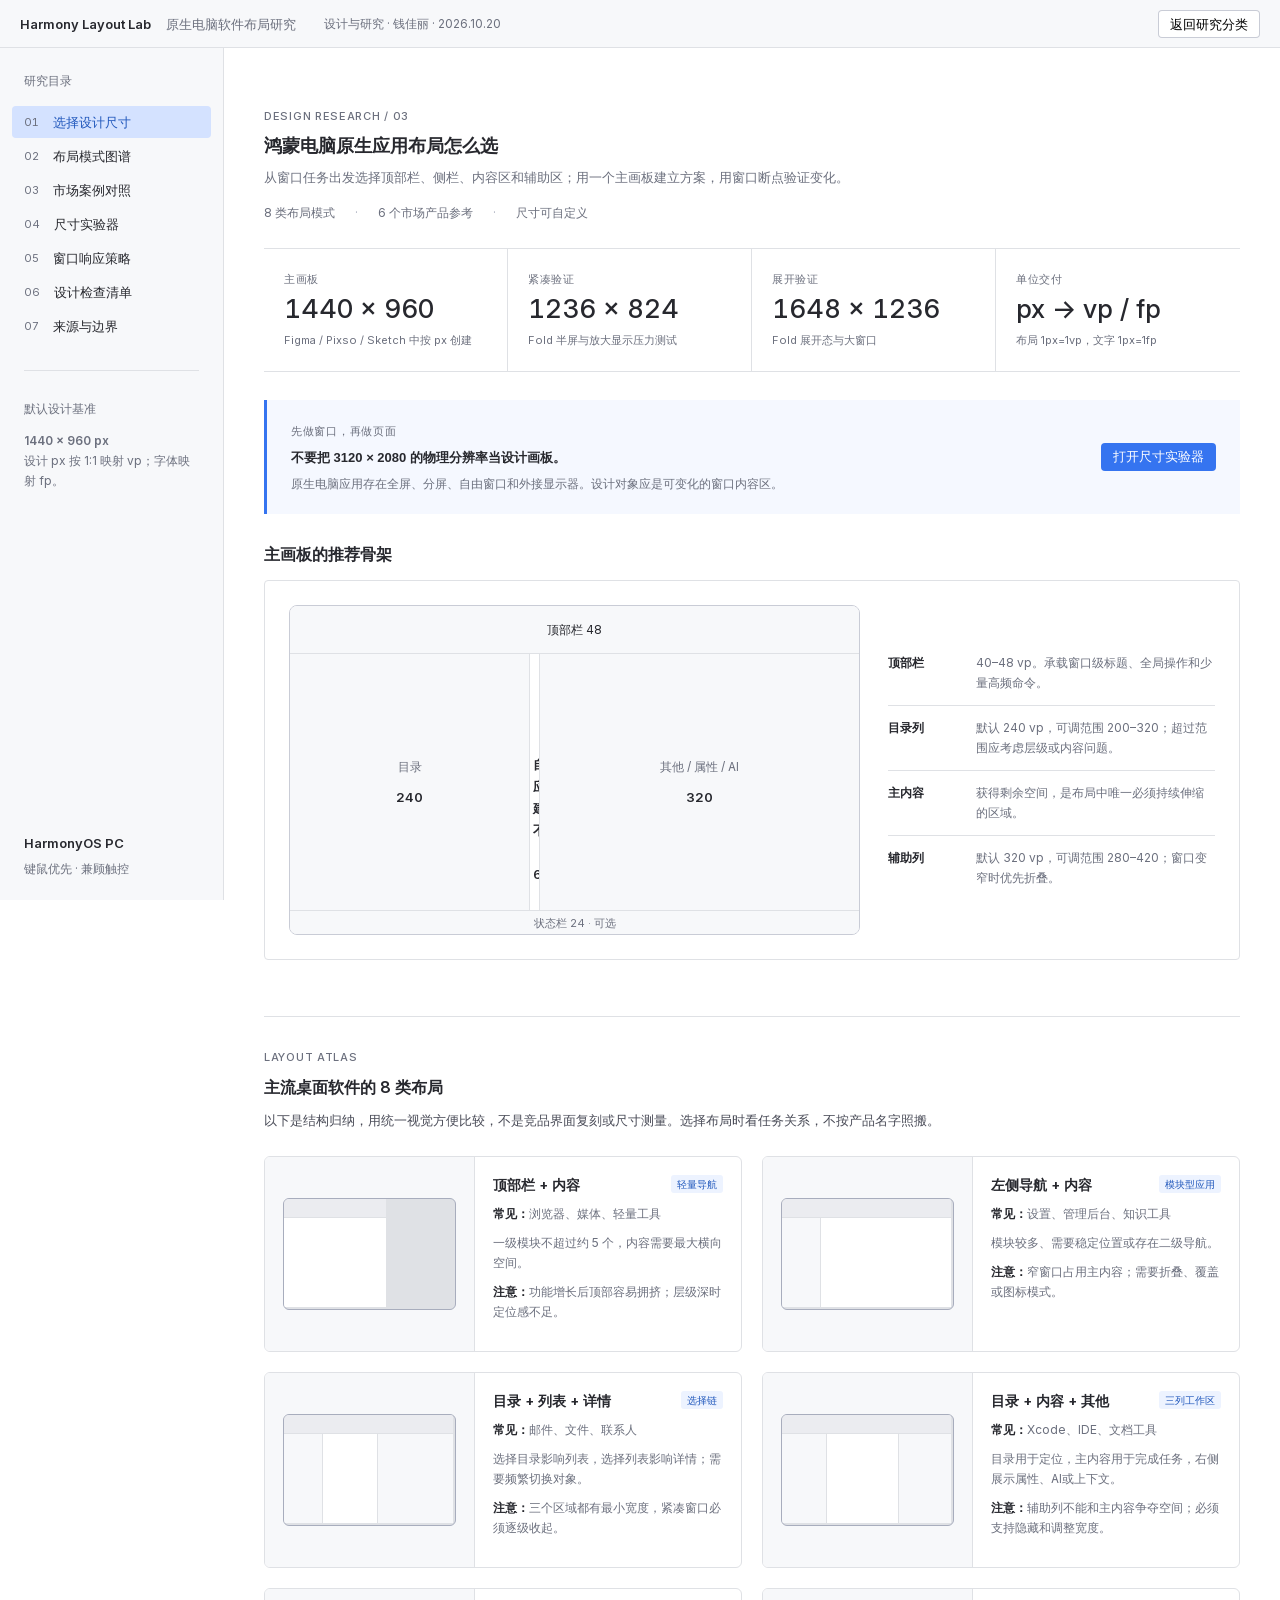
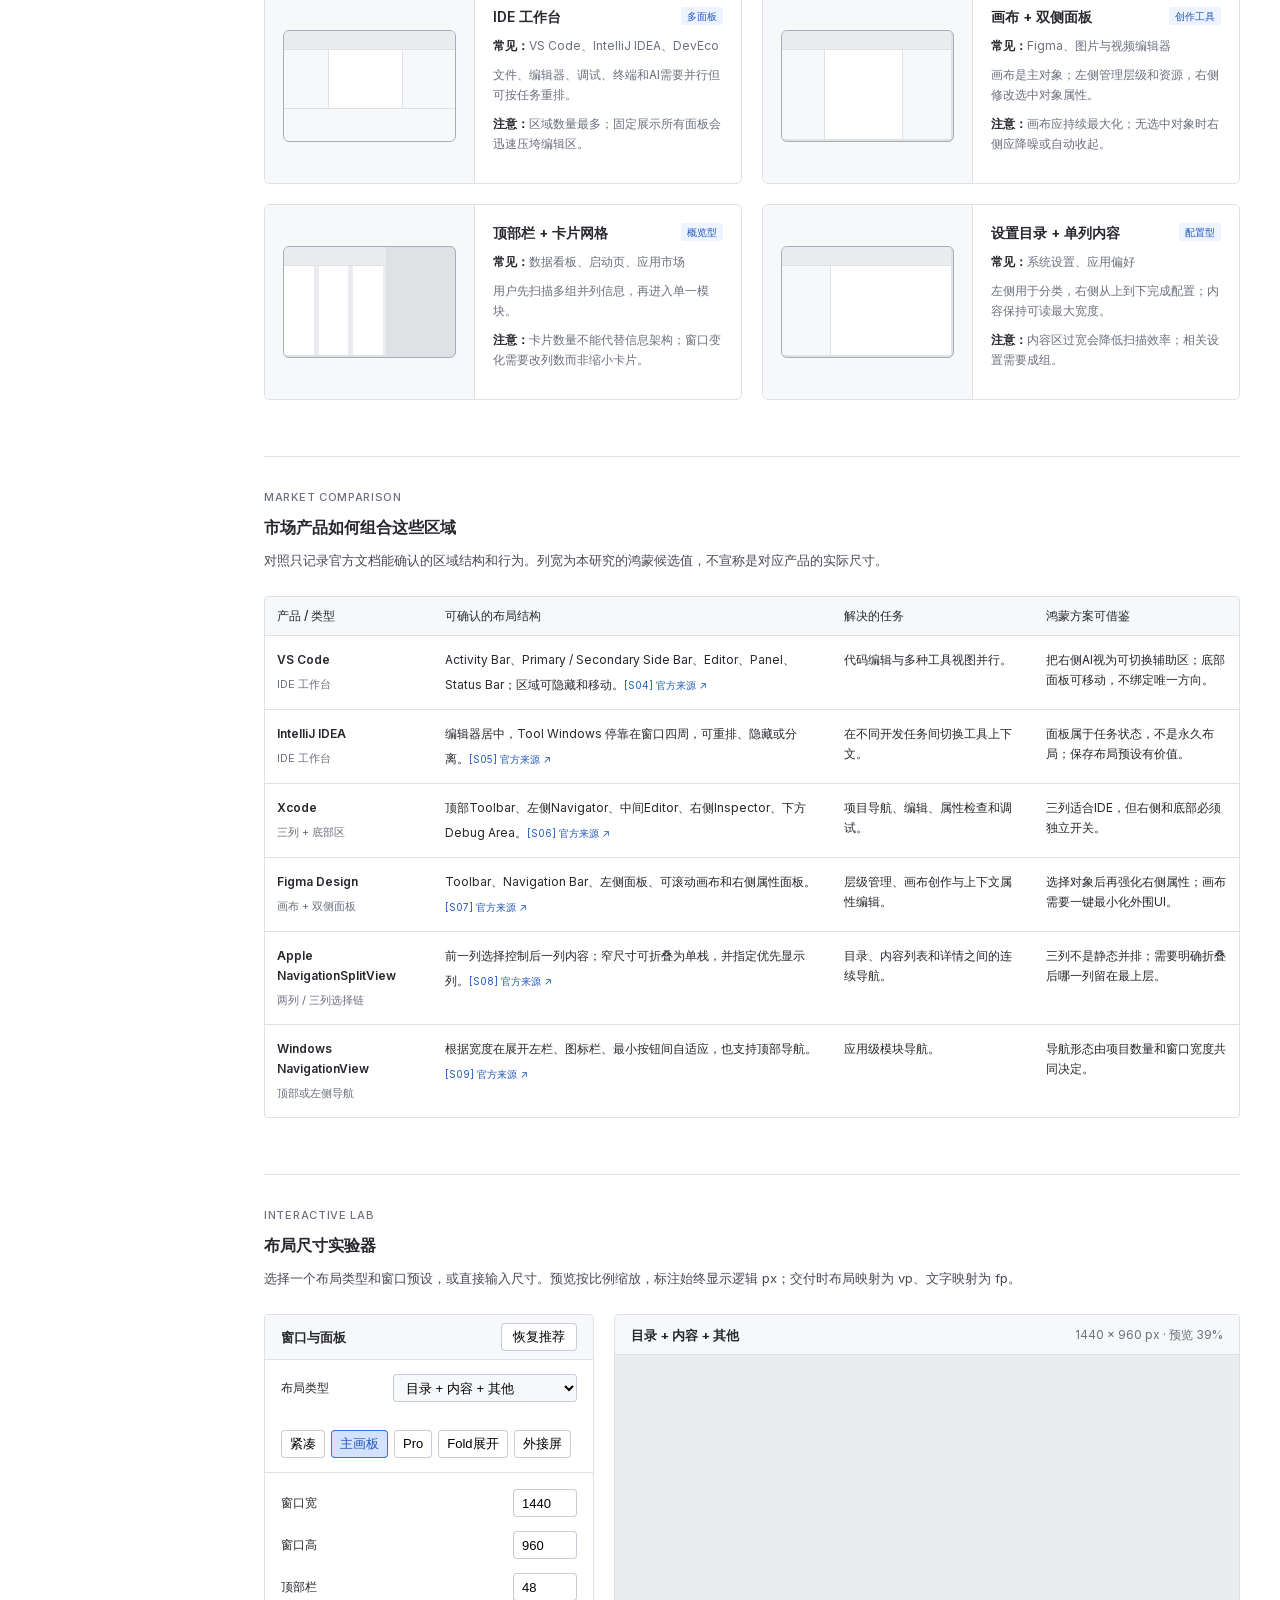
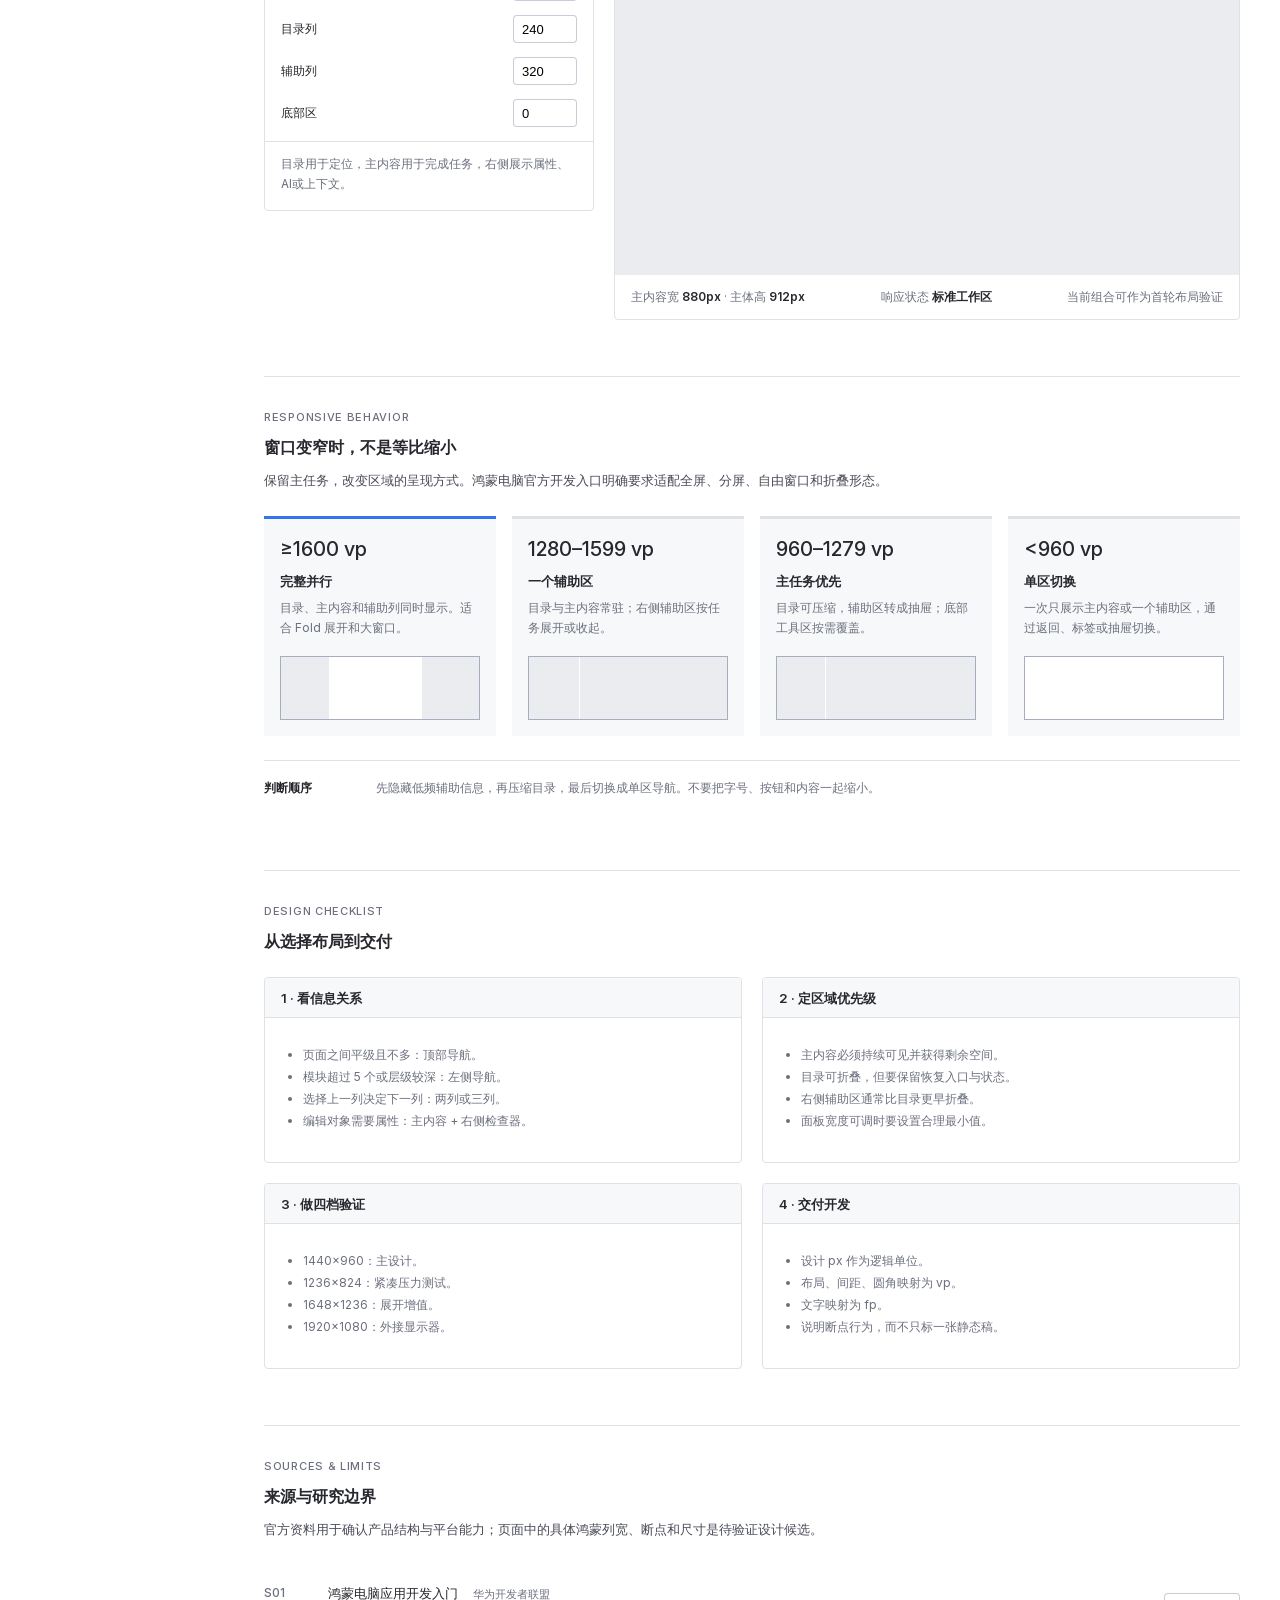
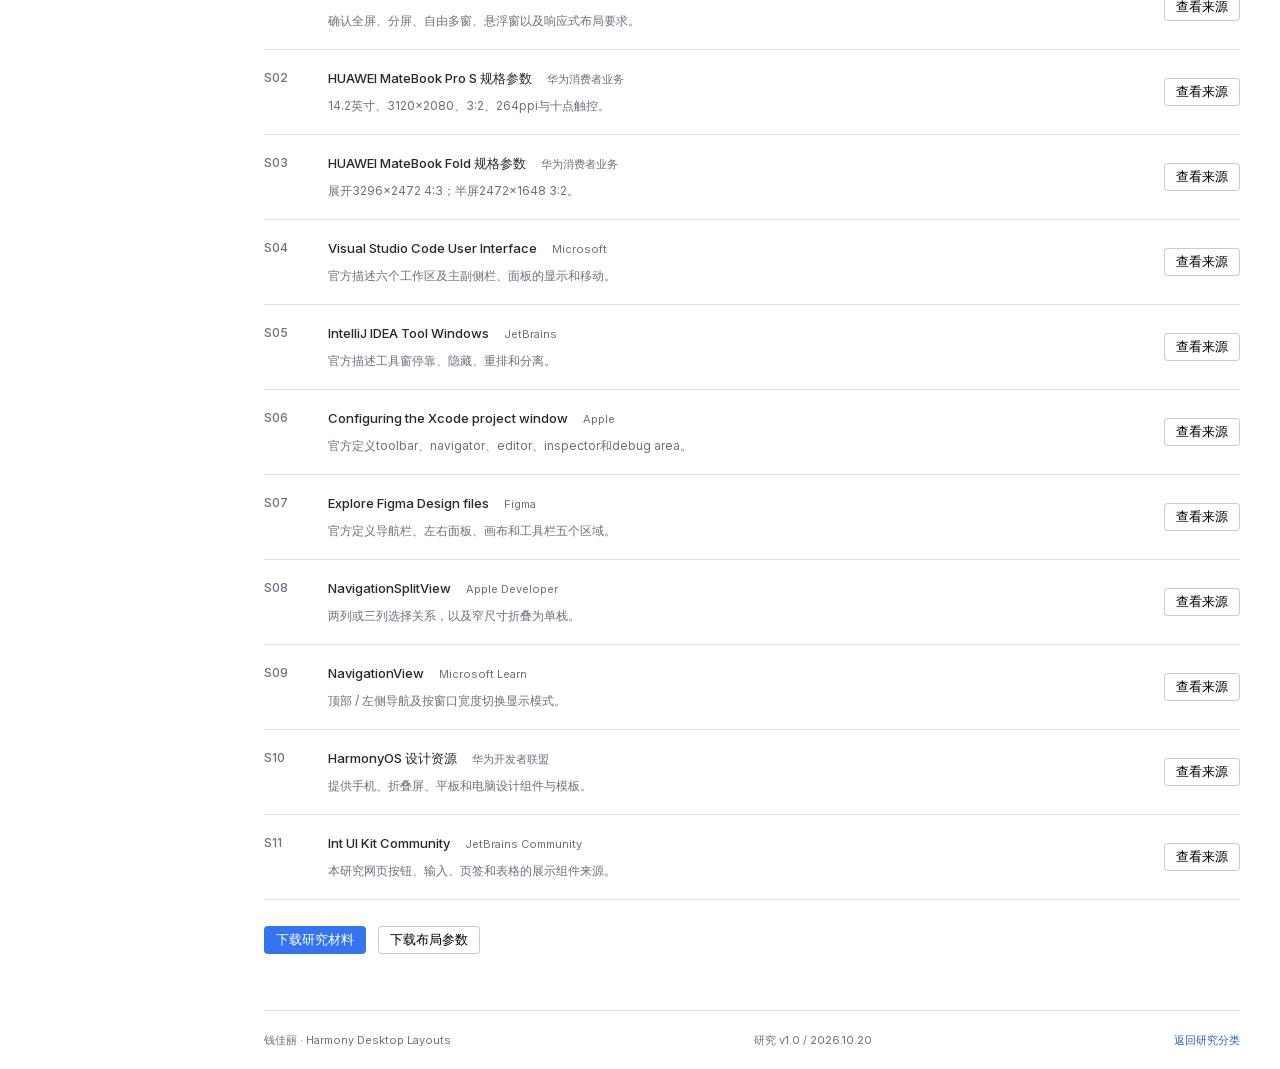
==== analysis/harmony-desktop-layouts/index.html @ cdc97c36 "Add HarmonyOS desktop layout atlas and responsive size lab" ====
<!doctype html>
<html lang="zh-CN">
<head>
  <meta charset="utf-8">
  <meta name="viewport" content="width=device-width,initial-scale=1">
  <title>鸿蒙电脑原生应用布局研究 · 钱佳丽</title>
  <meta name="description" content="主流桌面软件布局模式、鸿蒙电脑窗口尺寸与可调布局实验。">
  <link rel="stylesheet" href="../../deveco-intui-kit/fonts/fonts.css">
  <link rel="stylesheet" href="../ide-typography-components/styles.css">
  <link rel="stylesheet" href="styles.css">
</head>
<body>
  <a class="skip" href="#main">跳到正文</a>
  <header class="topbar">
    <div class="brand">Harmony Layout Lab <span>原生电脑软件布局研究</span></div>
    <div class="top-title">设计与研究 · 钱佳丽 · 2026.10.20</div>
    <a class="button" href="../../index.html#analysis">返回研究分类</a>
  </header>

  <div class="workspace">
    <aside class="sidebar" aria-label="章节导航">
      <p class="side-heading">研究目录</p>
      <nav>
        <a href="#overview" aria-current="page"><span>01</span>选择设计尺寸</a>
        <a href="#patterns"><span>02</span>布局模式图谱</a>
        <a href="#comparison"><span>03</span>市场案例对照</a>
        <a href="#lab"><span>04</span>尺寸实验器</a>
        <a href="#responsive"><span>05</span>窗口响应策略</a>
        <a href="#guidelines"><span>06</span>设计检查清单</a>
        <a href="#sources"><span>07</span>来源与边界</a>
      </nav>
      <div class="side-block">
        <p class="side-heading">默认设计基准</p>
        <p><strong>1440 × 960 px</strong><br>设计 px 按 1:1 映射 vp；字体映射 fp。</p>
      </div>
      <div class="side-bottom"><strong>HarmonyOS PC</strong><span>键鼠优先 · 兼顾触控</span></div>
    </aside>

    <main id="main">
      <section id="overview" class="chapter">
        <div class="page-heading">
          <p class="eyebrow">DESIGN RESEARCH / 03</p>
          <h1>鸿蒙电脑原生应用布局怎么选</h1>
          <p>从窗口任务出发选择顶部栏、侧栏、内容区和辅助区；用一个主画板建立方案，用窗口断点验证变化。</p>
        </div>
        <div class="metadata"><span>8 类布局模式</span><span>6 个市场产品参考</span><span>尺寸可自定义</span></div>

        <div class="hero-answer">
          <div><span class="kicker">主画板</span><strong>1440 × 960</strong><small>Figma / Pixso / Sketch 中按 px 创建</small></div>
          <div><span class="kicker">紧凑验证</span><strong>1236 × 824</strong><small>Fold 半屏与放大显示压力测试</small></div>
          <div><span class="kicker">展开验证</span><strong>1648 × 1236</strong><small>Fold 展开态与大窗口</small></div>
          <div><span class="kicker">单位交付</span><strong>px → vp / fp</strong><small>布局 1px=1vp，文字 1px=1fp</small></div>
        </div>

        <div class="recommendation">
          <div><span class="kicker">先做窗口，再做页面</span><h3>不要把 3120 × 2080 的物理分辨率当设计画板。</h3><p>原生电脑应用存在全屏、分屏、自由窗口和外接显示器。设计对象应是可变化的窗口内容区。</p></div>
          <a class="button primary" href="#lab">打开尺寸实验器</a>
        </div>

        <h2 class="subheading">主画板的推荐骨架</h2>
        <div class="base-anatomy sheet" aria-label="1440乘960布局尺寸示意">
          <div class="mini-window anatomy-window">
            <div class="mini-top">顶部栏 48</div>
            <div class="mini-body">
              <div class="mini-nav">目录<br><b>240</b></div>
              <div class="mini-main">主内容<br><b>自适应，建议不小于 640</b></div>
              <div class="mini-side">其他 / 属性 / AI<br><b>320</b></div>
            </div>
            <div class="mini-status">状态栏 24 · 可选</div>
          </div>
          <div class="base-notes">
            <p><strong>顶部栏</strong><span>40–48 vp。承载窗口级标题、全局操作和少量高频命令。</span></p>
            <p><strong>目录列</strong><span>默认 240 vp，可调范围 200–320；超过范围应考虑层级或内容问题。</span></p>
            <p><strong>主内容</strong><span>获得剩余空间，是布局中唯一必须持续伸缩的区域。</span></p>
            <p><strong>辅助列</strong><span>默认 320 vp，可调范围 280–420；窗口变窄时优先折叠。</span></p>
          </div>
        </div>
      </section>

      <section id="patterns" class="chapter">
        <div class="section-intro"><span class="kicker">LAYOUT ATLAS</span><h2>主流桌面软件的 8 类布局</h2><p>以下是结构归纳，用统一视觉方便比较，不是竞品界面复刻或尺寸测量。选择布局时看任务关系，不按产品名字照搬。</p></div>
        <div id="patternGrid" class="pattern-grid"></div>
      </section>

      <section id="comparison" class="chapter">
        <div class="section-intro"><span class="kicker">MARKET COMPARISON</span><h2>市场产品如何组合这些区域</h2><p>对照只记录官方文档能确认的区域结构和行为。列宽为本研究的鸿蒙候选值，不宣称是对应产品的实际尺寸。</p></div>
        <div class="table-scroll">
          <table class="research-table layout-table">
            <thead><tr><th>产品 / 类型</th><th>可确认的布局结构</th><th>解决的任务</th><th>鸿蒙方案可借鉴</th></tr></thead>
            <tbody id="comparisonRows"></tbody>
          </table>
        </div>
      </section>

      <section id="lab" class="chapter">
        <div class="section-intro"><span class="kicker">INTERACTIVE LAB</span><h2>布局尺寸实验器</h2><p>选择一个布局类型和窗口预设，或直接输入尺寸。预览按比例缩放，标注始终显示逻辑 px；交付时布局映射为 vp、文字映射为 fp。</p></div>
        <div class="lab-shell">
          <form class="lab-controls sheet" id="layoutForm">
            <div class="sheet-head"><strong>窗口与面板</strong><button class="button" type="button" id="resetLayout">恢复推荐</button></div>
            <label>布局类型<select class="input" id="layoutType"></select></label>
            <div class="preset-row" id="presetButtons"></div>
            <div class="control-grid">
              <label>窗口宽<input class="input short" id="windowWidth" type="number" min="800" max="2560" step="4"></label>
              <label>窗口高<input class="input short" id="windowHeight" type="number" min="600" max="1600" step="4"></label>
              <label>顶部栏<input class="input short" id="topHeight" type="number" min="0" max="96" step="4"></label>
              <label>目录列<input class="input short" id="leftWidth" type="number" min="0" max="480" step="4"></label>
              <label>辅助列<input class="input short" id="rightWidth" type="number" min="0" max="560" step="4"></label>
              <label>底部区<input class="input short" id="bottomHeight" type="number" min="0" max="480" step="4"></label>
            </div>
            <p class="caption" id="labRule"></p>
          </form>
          <div class="lab-preview sheet">
            <div class="sheet-head"><strong id="previewTitle">三列工作区</strong><span id="previewSize" class="muted"></span></div>
            <div class="stage" id="layoutStage">
              <div class="layout-frame" id="layoutFrame">
                <div class="lf-top"><span>应用标题</span><i>搜索</i><i>操作</i></div>
                <div class="lf-left"><strong>目录</strong><span>一级导航</span><span class="selected">当前项目</span><span>其他项目</span></div>
                <div class="lf-main"><strong>主内容</strong><div class="content-lines"><i></i><i></i><i></i><i></i></div></div>
                <div class="lf-right"><strong>其他 / 属性</strong><span>上下文信息</span><span>辅助操作</span></div>
                <div class="lf-bottom"><strong>底部区域</strong><span>日志、终端或时间线</span></div>
              </div>
            </div>
            <div class="layout-result" id="layoutResult"></div>
          </div>
        </div>
      </section>

      <section id="responsive" class="chapter">
        <div class="section-intro"><span class="kicker">RESPONSIVE BEHAVIOR</span><h2>窗口变窄时，不是等比缩小</h2><p>保留主任务，改变区域的呈现方式。鸿蒙电脑官方开发入口明确要求适配全屏、分屏、自由窗口和折叠形态。</p></div>
        <div class="responsive-flow">
          <article><b>≥1600 vp</b><h3>完整并行</h3><p>目录、主内容和辅助列同时显示。适合 Fold 展开和大窗口。</p><div class="flow-wire three"></div></article>
          <article><b>1280–1599 vp</b><h3>一个辅助区</h3><p>目录与主内容常驻；右侧辅助区按任务展开或收起。</p><div class="flow-wire two"></div></article>
          <article><b>960–1279 vp</b><h3>主任务优先</h3><p>目录可压缩，辅助区转成抽屉；底部工具区按需覆盖。</p><div class="flow-wire compact"></div></article>
          <article><b>&lt;960 vp</b><h3>单区切换</h3><p>一次只展示主内容或一个辅助区，通过返回、标签或抽屉切换。</p><div class="flow-wire single"></div></article>
        </div>
        <div class="note"><strong>判断顺序</strong><span>先隐藏低频辅助信息，再压缩目录，最后切换成单区导航。不要把字号、按钮和内容一起缩小。</span></div>
      </section>

      <section id="guidelines" class="chapter">
        <div class="section-intro"><span class="kicker">DESIGN CHECKLIST</span><h2>从选择布局到交付</h2></div>
        <div class="decision-grid">
          <article class="sheet"><div class="sheet-head"><strong>1 · 看信息关系</strong></div><ul><li>页面之间平级且不多：顶部导航。</li><li>模块超过 5 个或层级较深：左侧导航。</li><li>选择上一列决定下一列：两列或三列。</li><li>编辑对象需要属性：主内容 + 右侧检查器。</li></ul></article>
          <article class="sheet"><div class="sheet-head"><strong>2 · 定区域优先级</strong></div><ul><li>主内容必须持续可见并获得剩余空间。</li><li>目录可折叠，但要保留恢复入口与状态。</li><li>右侧辅助区通常比目录更早折叠。</li><li>面板宽度可调时要设置合理最小值。</li></ul></article>
          <article class="sheet"><div class="sheet-head"><strong>3 · 做四档验证</strong></div><ul><li>1440×960：主设计。</li><li>1236×824：紧凑压力测试。</li><li>1648×1236：展开增值。</li><li>1920×1080：外接显示器。</li></ul></article>
          <article class="sheet"><div class="sheet-head"><strong>4 · 交付开发</strong></div><ul><li>设计 px 作为逻辑单位。</li><li>布局、间距、圆角映射为 vp。</li><li>文字映射为 fp。</li><li>说明断点行为，而不只标一张静态稿。</li></ul></article>
        </div>
      </section>

      <section id="sources" class="chapter">
        <div class="section-intro"><span class="kicker">SOURCES & LIMITS</span><h2>来源与研究边界</h2><p>官方资料用于确认产品结构与平台能力；页面中的具体鸿蒙列宽、断点和尺寸是待验证设计候选。</p></div>
        <div id="sourceList"></div>
        <div class="downloads"><a class="button primary" href="RESEARCH.md" download>下载研究材料</a><a class="button" href="layout-tokens.json" download>下载布局参数</a></div>
      </section>

      <footer class="page-footer"><span>钱佳丽 · Harmony Desktop Layouts</span><span>研究 v1.0 / 2026.10.20</span><a href="../../index.html#analysis">返回研究分类</a></footer>
    </main>
  </div>
  <script src="data.js"></script>
  <script src="app.js"></script>
</body>
</html>
---- analysis/ide-typography-components/styles.css ----
@font-face{font-family:Inter;src:url('assets/InterVariable.woff2') format('woff2');font-weight:100 900;font-display:swap}
:root{color-scheme:light;--font:Inter,"PingFang SC","Microsoft YaHei",sans-serif;--ink:#27282e;--muted:#6c707e;--line:#dfe1e5;--surface:#f7f8fa;--fill:#ebecf0;--blue:#3574f0;--hover:#3369d6;--selection:#d4e2ff;--fs:13px;--lh:16px;--r:4px;--control:28px}
*{box-sizing:border-box}html{scroll-behavior:smooth;scroll-padding-top:60px}body{margin:0;background:#fff;color:var(--ink);font:400 13px/22px var(--font)}[hidden]{display:none!important}a{color:#315fbd;text-decoration:none}a:hover{text-decoration:underline}button,input{font-family:inherit}button,a,input{touch-action:manipulation}button{cursor:pointer}button:disabled{cursor:default}button:focus-visible,a:focus-visible,input:focus-visible,[tabindex]:focus-visible{outline:2px solid var(--blue);outline-offset:3px}h1,h2,h3,h4,p{margin:0}h1{font-size:18px;line-height:24px;font-weight:600}h2{font-size:16px;line-height:24px;font-weight:600}h3{font-size:13px;line-height:20px;font-weight:600}h4{font-size:13px;line-height:16px;font-weight:600}strong,b{font-weight:600}code{font-family:ui-monospace,SFMono-Regular,Consolas,monospace;font-size:12px}.muted{color:var(--muted);font-size:12px}.skip{position:fixed;top:-80px;left:16px;background:#fff;padding:10px;z-index:90}.skip:focus{top:8px}
.button{display:inline-flex;align-items:center;justify-content:center;height:28px;min-width:72px;padding:6px 12px;border:0;border-radius:4px;box-shadow:inset 0 0 0 1px #c9ccd6;background:#fff;color:#000;font:500 13px/16px var(--font);white-space:nowrap;text-decoration:none;flex-shrink:0}.button:hover{background:#f7f8fa;text-decoration:none}.button.primary{background:var(--blue);color:#fff;box-shadow:none}.button.primary:hover{background:var(--hover)}.button:active{filter:brightness(.96)}.button:disabled{background:#ebecf0;color:#a8adbd;box-shadow:none}.input{width:224px;height:28px;border:0;box-shadow:inset 0 0 0 1px #c9ccd6;border-radius:4px;background:#fff;color:#000;padding:6px 9px;font:500 13px/16px var(--font)}.input:focus{outline:none;box-shadow:inset 0 0 0 2px var(--blue)}.input:read-only{background:#f7f8fa}.input.short{width:64px}.check{min-height:32px;display:inline-flex;align-items:center;gap:8px;font:500 13px/16px var(--font);color:#000;cursor:pointer}.check input{appearance:none;width:16px;height:16px;flex:none;margin:0;border:1px solid #a8adbd;border-radius:3px;background:white}.check input:checked{border:0;background:transparent url('assets/checkbox-checked.svg') center / 16px 16px no-repeat}.check input:hover{outline:1px solid #3574f0;outline-offset:0}.button-slot,.input-slot{padding:6px 0;display:inline-flex;align-items:center;height:40px}.input-slot{width:224px}
.topbar{height:48px;position:sticky;top:0;z-index:10;background:var(--surface);border-bottom:1px solid var(--line);display:flex;align-items:center;gap:28px;padding:0 20px}.brand{font-weight:600;color:var(--ink);white-space:nowrap}.brand span{font-weight:400;color:var(--muted);margin-left:12px}.top-title{flex:1;color:var(--muted);font-size:12px}.workspace{display:grid;grid-template-columns:224px minmax(0,1fr);min-height:calc(100vh - 48px)}.sidebar{position:sticky;top:48px;height:calc(100vh - 48px);border-right:1px solid var(--line);background:var(--surface);padding:22px 12px 20px;display:flex;flex-direction:column}.side-heading{font-size:12px;color:var(--muted);padding:0 12px;margin:0 0 12px}.sidebar nav a{display:flex;gap:14px;align-items:center;height:32px;padding:0 12px;color:var(--ink);border-radius:4px;margin:2px 0}.sidebar nav a span{font-size:11px;color:var(--muted);font-variant-numeric:tabular-nums}.sidebar nav a:hover{background:var(--fill);text-decoration:none}.sidebar nav a[aria-current=page]{background:var(--selection);color:#2158bc}.side-block{border-top:1px solid var(--line);margin:26px 12px 0;padding-top:20px}.side-block .side-heading{padding:0}.side-block p{color:var(--muted);font-size:12px;line-height:20px;margin-top:8px}.side-bottom{margin-top:auto;padding:24px 12px 0;display:flex;flex-direction:column;gap:4px;font-size:12px;color:var(--muted)}.side-bottom strong{color:var(--ink);font-size:13px}.status-dot{margin-top:16px}.status-dot:before{content:'';display:inline-block;width:6px;height:6px;border-radius:50%;background:#369650;margin-right:8px}main{min-width:0;max-width:1480px;padding:32px 40px 0;width:100%;margin:0 auto}.eyebrow,.kicker{font-size:11px;line-height:16px;color:var(--muted);letter-spacing:.7px;font-weight:500}.page-heading h1{margin:10px 0 8px}.page-heading>p:not(.eyebrow){color:var(--muted)}.metadata{display:flex;gap:20px;margin:14px 0 24px;color:var(--muted);font-size:12px}.metadata span+span:before{content:'·';margin-right:20px;color:#a8adbd}.tabs{display:flex;height:41px;border-bottom:1px solid var(--line);gap:8px;overflow-x:auto;scrollbar-width:thin}.tabs button{position:relative;background:transparent;border:0;padding:12px 12px 13px;color:#000;font:500 13px/16px var(--font);white-space:nowrap;height:41px;flex-shrink:0}.tabs button[aria-selected=true]{padding-bottom:10px;border-bottom:3px solid transparent}.tabs button[aria-selected=true]:after{content:'';position:absolute;height:3px;border-radius:2px;background:var(--blue);bottom:-1px;left:0;right:0}.tabs button:hover{background:var(--surface)}.panel{padding-top:28px}.section-intro{max-width:900px;margin-bottom:24px}.section-intro h2{margin:8px 0 10px}.section-intro p{line-height:23px;color:#494b57}.ref{font-size:11px;margin-left:5px;white-space:nowrap}.metric-strip{display:grid;grid-template-columns:repeat(4,1fr);border-top:1px solid var(--line);border-bottom:1px solid var(--line);margin:26px 0 28px;background:var(--surface);padding:22px 0}.metric-strip>div{padding:0 24px;display:flex;flex-direction:column;gap:6px;border-right:1px solid var(--line)}.metric-strip>div:last-child{border:0}.metric-strip b{font-size:30px;line-height:36px;font-weight:500;font-variant-numeric:tabular-nums;letter-spacing:-1px}.metric-strip b span{font-size:12px;margin-left:6px;font-weight:400;color:var(--muted);letter-spacing:0}.metric-strip small{font-size:11px;line-height:16px;color:var(--muted)}.split{display:grid;grid-template-columns:1.12fr 1fr;gap:20px;margin:20px 0}.sheet{border:1px solid var(--line);border-radius:4px;overflow:hidden;min-width:0;background:white}.sheet-head{min-height:40px;padding:8px 16px;background:var(--surface);border-bottom:1px solid var(--line);display:flex;align-items:center;justify-content:space-between;gap:12px}.sheet-head .check{min-height:24px}.sheet-head .check span{font-size:12px;color:var(--muted)}.anatomy-stage{height:160px;display:flex;align-items:center;justify-content:center;background-image:linear-gradient(#f7f8fa 1px,transparent 1px),linear-gradient(90deg,#f7f8fa 1px,transparent 1px);background-size:16px 16px}.measure-wrapper{position:relative}.measure-wrapper .button{min-width:110px}.show-bounds .button-slot{outline:1px dashed #818594;background:#ebecf0}.show-bounds .linebox{outline:1px dashed #fff}.dimension{position:absolute;font-size:11px;line-height:16px;white-space:nowrap;color:var(--muted)}.dimension.outer{left:0;top:-27px}.dimension.inner{left:126px;top:12px;color:#3574f0}.dimension.text{left:0;bottom:-28px}.anatomy-stage:not(.show-bounds) .dimension{visibility:hidden}.anatomy-formula{display:flex;gap:16px;margin:4px 16px 10px;align-items:center}.anatomy-formula code{padding:4px 8px;background:var(--surface);white-space:nowrap}.anatomy-formula span{font-size:12px;color:var(--muted);line-height:19px}.caption{font-size:12px;line-height:20px;color:var(--muted)}.sheet>.caption{padding:10px 16px 14px}.decisions ol{padding:16px 22px 8px 40px;margin:0}.decisions li{padding-left:4px;margin-bottom:12px}.decisions li::marker{color:#818594;font-size:12px}.decisions li p{font-size:12px;line-height:20px;color:var(--muted);margin-top:4px}.recommendation{padding:20px 24px;display:flex;align-items:center;justify-content:space-between;gap:24px;border-left:3px solid var(--blue);background:#f5f8ff;margin:28px 0 20px}.recommendation h3{margin:6px 0}.recommendation p{color:var(--muted);font-size:12px}.note{display:flex;gap:20px;padding:16px 0;border-top:1px solid var(--line);margin-top:24px;font-size:12px;line-height:21px;color:var(--muted)}.note strong{color:var(--ink);min-width:92px}.toolbar{display:flex;align-items:center;gap:12px;margin:18px 0 14px;flex-wrap:wrap}.toolbar>a:first-of-type:last-of-type{margin-left:auto}.table-scroll{overflow-x:auto;border:1px solid var(--line);border-radius:4px}table{border-collapse:collapse;width:100%;text-align:left}.research-table{min-width:800px;font-size:12px;line-height:20px}.research-table caption{text-align:left;padding:10px 12px;color:var(--muted);border-bottom:1px solid var(--line)}th{font-weight:500}.research-table th{background:var(--surface);padding:9px 12px;border-bottom:1px solid var(--line);white-space:nowrap}.research-table td{padding:14px 12px;vertical-align:top;border-bottom:1px solid var(--line)}.research-table tr:last-child td{border-bottom:0}.research-table td:first-child{min-width:152px}.research-table td strong{display:block}.evidence{display:block;font-size:11px;color:var(--muted);margin-top:4px}.product-details{display:grid;grid-template-columns:1fr 1fr;gap:0 28px;margin:12px 0}.product-detail{border-bottom:1px solid var(--line);padding:14px 0}.product-detail summary{cursor:pointer;font-weight:500}.product-detail p{font-size:12px;color:var(--muted);padding-top:8px;line-height:21px}.product-detail .source-links{margin-top:8px}.source-links a{font-size:11px;margin-right:10px}.subheading{margin:28px 0 14px}.subheading .muted{font-weight:400;margin-left:12px}.three-col{display:grid;grid-template-columns:repeat(3,1fr);gap:28px}.three-col article{border-top:2px solid var(--line);padding-top:14px}.three-col p{font-size:12px;line-height:21px;color:var(--muted);margin-top:8px}.component-gallery{display:grid;grid-template-columns:1fr 1fr;gap:20px}.specimen{display:flex;align-items:center;gap:12px;flex-wrap:wrap;padding:20px 16px;min-height:106px}.sample-tabs{margin:24px 16px 8px;gap:0}.sample-table{font:500 13px/16px var(--font);margin-top:12px}.sample-table th,.sample-table td{padding:0 8px;height:24px;border-bottom:1px solid #ebecf0}.sample-table th{background:#f7f8fa}.research-table.compact td{padding:10px 12px}.lab-grid{display:grid;grid-template-columns:250px minmax(0,1fr);gap:20px}.controls{padding-bottom:16px}.controls>label:not(.check){display:flex;align-items:center;justify-content:space-between;margin:16px;font-size:12px}.controls .input{width:72px}.controls>.check{margin:0 16px}.controls>p{padding:0 16px 12px}.live-surface{--demo-font:13px;--demo-line:16px;--demo-row:24px;--demo-control:28px;--demo-radius:4px}.live-toolbar{padding:16px;display:flex;gap:12px;background:#fff}.live-control{font-size:var(--demo-font);line-height:var(--demo-line);height:var(--demo-control);border-radius:var(--demo-radius)}.live-toolbar .input{width:min(260px,70%)}.live-list{box-sizing:content-box;height:336px;overflow:auto;border-top:1px solid var(--line);border-bottom:1px solid var(--line)}.live-row{height:var(--demo-row);display:flex;align-items:center;padding:0 12px;font-size:var(--demo-font);line-height:var(--demo-line);gap:12px}.live-row:nth-child(2n){background:#f7f8fa}.live-row.selected{background:#d4e2ff}.live-row>span:last-child{overflow:hidden;text-overflow:ellipsis;white-space:nowrap}.row-no{font-size:11px;line-height:16px;font-variant-numeric:tabular-nums;color:var(--muted);width:20px;flex:none}.live-surface.bound-lines .live-row>span:last-child{outline:1px dashed #818594;background:#d4e2ff55}.live-summary{display:flex;justify-content:space-between;gap:12px;padding:12px 16px;color:var(--muted);font-size:12px}.radius-samples{display:flex;gap:28px;padding:24px 20px 8px}.radius-samples>div{display:flex;flex-direction:column;align-items:center;gap:10px;font-size:12px;color:var(--muted)}.prose{padding:16px}.prose p{margin-bottom:12px;font-size:12px;line-height:21px}.dialog-stage{background:#ebecf0;border:1px solid var(--line);border-radius:4px;padding:32px;overflow-x:auto;margin:18px 0 12px}.ij-dialog{width:883px;height:495px;position:relative;border:.5px solid #ebecf0;background:#f7f8fa;border-radius:8px;box-shadow:0 8px 40px #0000004d;overflow:hidden;margin:0 auto;font:500 13px/16px var(--font);color:#000;flex-shrink:0}.dialog-header{height:33px;position:relative;border-bottom:1px solid #ebecf0;display:flex;align-items:center;justify-content:center}.dialog-header>img{position:absolute;top:10px;left:10px}.dialog-header strong{font-size:13px;line-height:16px;font-weight:600}.dialog-body{display:grid;grid-template-columns:212px 1fr;height:404px}.settings-nav{padding:22px 12px;border-right:1px solid #dfe1e5;display:flex;flex-direction:column;gap:4px;background:#f7f8fa}.settings-nav strong{font-size:12px;padding:6px}.settings-nav span{height:24px;padding:4px 6px 4px 16px;white-space:nowrap}.settings-nav .selected{background:#d4e2ff;border-radius:4px}.settings-content{padding:22px 28px;background:#fff}.settings-content h3{margin-bottom:12px}.settings-row{display:flex;gap:20px;align-items:center;margin:6px 0 10px}.settings-row label{display:flex;gap:12px;align-items:center}.settings-row .input:not(.short){width:224px}.settings-content .caption{margin:4px 0 20px}.settings-preview{border:1px solid #dfe1e5;margin:10px 0 8px;padding:4px 0;--set-font:13px;--set-line:16px;--set-row:24px}.settings-preview>div{height:var(--set-row);display:flex;align-items:center;font-size:var(--set-font);line-height:var(--set-line);padding:0 8px;white-space:nowrap;overflow:hidden}.settings-preview>div:nth-child(2){background:#d4e2ff}.settings-values{font-size:12px;line-height:16px;color:#6c707e}.dialog-footer{height:57px;position:absolute;bottom:0;left:0;right:0;display:flex;align-items:center;justify-content:space-between;padding:0 20px;background:#f7f8fa}.dialog-footer .divider{position:absolute;top:0;left:0}.dialog-actions{display:flex;gap:12px}.help-link{display:flex;width:24px;height:24px}.source-item{padding:18px 0;border-bottom:1px solid var(--line);display:grid;grid-template-columns:48px minmax(0,1fr);gap:12px}.source-code{font:500 12px/20px var(--font);color:var(--muted)}.source-item h3{font-weight:500}.source-item p{font-size:12px;line-height:21px;color:var(--muted);margin-top:6px}.source-item h3 small{font-size:11px;color:var(--muted);font-weight:400;margin-left:12px}.validation-list{padding-left:20px;color:var(--muted);font-size:12px;line-height:22px}.validation-list li{margin-bottom:10px}.validation-list strong{color:var(--ink)}.downloads{display:flex;gap:12px;flex-wrap:wrap;margin:26px 0}.page-footer{margin-top:40px;border-top:1px solid var(--line);display:flex;gap:24px;justify-content:space-between;padding:18px 0;color:var(--muted);font-size:11px}.toast{position:fixed;bottom:24px;left:50%;transform:translateX(-50%);z-index:100;background:#27282e;color:#fff;padding:10px 20px;border-radius:4px;font-size:12px;box-shadow:0 4px 12px #0002;max-width:90vw}.method{margin-bottom:20px}dialog{border:0;padding:0;background:transparent;max-width:calc(100vw - 32px);max-height:calc(100vh - 32px);overflow:auto;color:var(--ink)}dialog::backdrop{background:#27282e66}.modal-exit{background:#f7f8fa;padding:12px;text-align:right;border-radius:0 0 8px 8px}dialog .ij-dialog{box-shadow:none}dialog .ij-dialog{margin:0}dialog .dialog-stage{margin:0}
@media(min-width:1600px){main{padding-left:56px;padding-right:56px}}@media(max-width:1200px){main{padding:28px 24px 0}.workspace{grid-template-columns:196px minmax(0,1fr)}.sidebar nav a{gap:10px}.metric-strip>div{padding:0 16px}.split{grid-template-columns:1fr 1fr}.anatomy-stage{justify-content:flex-start;padding-left:50px}.anatomy-formula{flex-direction:column;align-items:flex-start;gap:8px}.sheet-head{flex-wrap:wrap}.dialog-stage{padding:24px}.three-col{gap:20px}.live-summary{flex-wrap:wrap}}@media(max-width:900px){.workspace{grid-template-columns:1fr}.sidebar{display:none}.top-title{display:none}.topbar{justify-content:space-between}.component-gallery,.split{grid-template-columns:1fr 1fr}.page-footer{flex-wrap:wrap}.anatomy-stage{padding-left:28px}.lab-grid{grid-template-columns:220px minmax(0,1fr)}}@media(max-width:640px){main{padding:22px 16px 0}.topbar{padding:0 12px;gap:10px}.brand span{display:none}.metadata{gap:8px;flex-wrap:wrap}.metadata span+span:before{margin-right:8px}.metric-strip{grid-template-columns:1fr 1fr;gap:20px}.metric-strip>div:nth-child(2){border:0}.metric-strip b{font-size:26px}.split,.component-gallery,.lab-grid,.three-col,.product-details{grid-template-columns:1fr}.recommendation{flex-direction:column;align-items:flex-start;padding:16px}.note{flex-direction:column;gap:8px}.tabs{gap:0}.tabs button{padding-left:10px;padding-right:10px}.sheet-head{padding:8px 12px}.dialog-stage{padding:20px;}.toolbar>a:first-of-type:last-of-type{margin-left:0}.source-item{grid-template-columns:36px minmax(0,1fr)}.source-item h3 small{display:block;margin:4px 0}.page-footer{gap:8px 16px}.controls>label:not(.check){display:inline-flex;width:calc(50% - 34px);gap:8px}.controls .input{width:64px}.radius-samples{justify-content:space-between;gap:8px}}@media(prefers-reduced-motion:reduce){html{scroll-behavior:auto}}@media print{.sidebar,.topbar,.tabs,.toolbar,.page-footer,.toast{display:none!important}.workspace{display:block}main{padding:0}.panel[hidden]{display:block!important}.panel{break-before:page}.panel#overview{break-before:auto}.dialog-stage{overflow:visible;transform-origin:left top}.research-table{min-width:0}.sheet{break-inside:avoid}}

.component-gallery .button-slot,.component-gallery .input-slot{outline:1px dashed #dfe1e5}.type-ladder{border-top:1px solid var(--line);margin:26px 0}.type-ladder>div{display:grid;grid-template-columns:140px minmax(0,1fr) 170px;align-items:center;gap:20px;min-height:56px;border-bottom:1px solid var(--line);padding:12px}.type-ladder span:first-child,.type-ladder small{font-size:12px;line-height:20px;color:var(--muted)}@media(max-width:640px){.type-ladder>div{grid-template-columns:100px minmax(0,1fr);gap:8px}.type-ladder small{grid-column:2}}

.input:disabled{background:#ebecf0;color:#a8adbd;box-shadow:inset 0 0 0 1px #dfe1e5}

/* v2: HarmonyOS PC proposal. IJ source samples above remain unchanged. */
.live-surface,.harmony-proposal,.hit-demo{font-family:"HarmonyOS Sans SC",Inter,sans-serif}
.live-toolbar{gap:var(--demo-gap,8px)}.live-input-hit{display:flex;padding:var(--hit-pad,0px);min-height:var(--demo-hit,32px);cursor:text;align-items:center}.live-input-hit .input{width:min(280px,100%);font-family:"HarmonyOS Sans SC",sans-serif}.live-button-hit{border:0;background:transparent;padding:var(--hit-pad,0px);min-height:var(--demo-hit,32px);min-width:72px;display:flex;align-items:center;justify-content:center;border-radius:8px}.live-button-hit .live-control{font-family:"HarmonyOS Sans SC",sans-serif;pointer-events:none}.live-row{font-weight:400}.radius-samples .button{height:32px;font:400 14px/20px "HarmonyOS Sans SC",sans-serif}
.hit-demo{padding:24px 20px;display:flex;align-items:center;gap:20px}.hit-demo-button{width:112px;height:48px;flex:none;padding:8px;background:#d4e2ff55;outline:1px dashed #3574f0;border:0;border-radius:8px}.hit-demo-button span{display:flex;height:32px;align-items:center;justify-content:center;background:#3574f0;border-radius:6px;color:white;font:400 14px/20px "HarmonyOS Sans SC",sans-serif}.hit-demo p{font-size:12px;line-height:20px;color:#6c707e;margin-top:6px}.harmony-proposal{border-radius:12px;font:400 14px/20px "HarmonyOS Sans SC",sans-serif}.harmony-proposal .dialog-header{height:36px}.harmony-proposal .dialog-header strong{font:500 14px/20px "HarmonyOS Sans SC",sans-serif}.harmony-proposal .dialog-body{height:394px}.harmony-proposal .dialog-footer{height:64px}.harmony-proposal .settings-content{overflow:auto;padding:20px 24px}.harmony-proposal .settings-nav{font-size:14px;line-height:20px}.harmony-proposal .settings-nav span{height:28px}.harmony-proposal .button,.harmony-proposal .input{height:32px;border-radius:6px;font:400 14px/20px "HarmonyOS Sans SC",sans-serif}.harmony-proposal .check{font:400 14px/20px "HarmonyOS Sans SC",sans-serif;min-height:36px}.harmony-proposal .dialog-actions{gap:8px}.harmony-proposal .settings-preview{--set-font:14px;--set-line:20px;--set-row:28px}.harmony-proposal .settings-content h3{font-size:16px;line-height:24px;margin-bottom:8px}.harmony-proposal .settings-row{gap:16px}.harmony-proposal .settings-content .caption{margin-bottom:12px}.harmony-proposal .settings-values{line-height:18px}.harmony-proposal .settings-preview>div{font-weight:400}.live-summary{flex-wrap:wrap}
@media(max-width:640px){.hit-demo{flex-direction:column;align-items:flex-start}.radius-samples{flex-wrap:wrap}.live-toolbar{padding:12px}.live-input-hit{min-width:0;flex:1}.live-input-hit .input{width:100%}}
---- analysis/harmony-desktop-layouts/styles.css ----
:root{--layout-blue:#3574f0;--layout-soft:#f5f8ff;--layout-line:#dfe1e5;--layout-bg:#f7f8fa;--layout-ink:#27282e;--layout-muted:#6c707e}html{scroll-padding-top:64px}body{font-family:"HarmonyOS Sans SC",Inter,sans-serif}.chapter{padding-top:28px;margin-bottom:56px}.chapter+ .chapter{border-top:1px solid var(--layout-line)}.hero-answer{display:grid;grid-template-columns:repeat(4,1fr);border-top:1px solid var(--layout-line);border-bottom:1px solid var(--layout-line);background:white;margin:24px 0 28px}.hero-answer>div{padding:22px 20px;border-right:1px solid var(--layout-line);display:flex;flex-direction:column;gap:6px}.hero-answer>div:last-child{border:0}.hero-answer strong{font-size:26px;line-height:32px;font-weight:500;font-variant-numeric:tabular-nums}.hero-answer small{font-size:11px;line-height:18px;color:var(--layout-muted)}.base-anatomy{display:grid;grid-template-columns:minmax(0,1.4fr) minmax(300px,.8fr);padding:24px;gap:28px}.mini-window{border:1px solid #c9ccd6;border-radius:8px;overflow:hidden;min-height:330px;background:#fff;display:flex;flex-direction:column}.mini-top{height:48px;background:#f7f8fa;border-bottom:1px solid var(--layout-line);display:flex;align-items:center;justify-content:center;font-size:12px}.mini-body{display:grid;grid-template-columns:240px minmax(0,1fr) 320px;flex:1}.mini-body>div{display:flex;align-items:center;justify-content:center;text-align:center;flex-direction:column;gap:8px;font-size:12px;color:var(--layout-muted);padding:16px}.mini-body b{font-size:13px;color:var(--layout-ink)}.mini-nav{background:#f7f8fa;border-right:1px solid var(--layout-line)}.mini-main{background:#fff}.mini-side{background:#f7f8fa;border-left:1px solid var(--layout-line)}.mini-status{height:24px;background:#f7f8fa;border-top:1px solid var(--layout-line);display:flex;align-items:center;justify-content:center;font-size:11px;color:var(--layout-muted)}.base-notes{display:flex;flex-direction:column;justify-content:center}.base-notes p{display:grid;grid-template-columns:76px 1fr;gap:12px;padding:12px 0;border-bottom:1px solid var(--layout-line);font-size:12px;line-height:20px}.base-notes p:last-child{border:0}.base-notes span{color:var(--layout-muted)}.pattern-grid{display:grid;grid-template-columns:repeat(2,minmax(0,1fr));gap:20px}.pattern-card{border:1px solid var(--layout-line);border-radius:6px;background:white;overflow:hidden;display:grid;grid-template-columns:210px minmax(0,1fr);min-height:196px}.pattern-visual{padding:18px;background:#f7f8fa;border-right:1px solid var(--layout-line);display:flex;align-items:center}.pattern-copy{padding:18px}.pattern-copy header{display:flex;gap:10px;align-items:flex-start;justify-content:space-between}.pattern-copy h3{font-size:14px;line-height:20px}.pattern-copy .tag{font-size:10px;line-height:16px;color:#2158bc;background:#edf3ff;border-radius:3px;padding:1px 6px;white-space:nowrap}.pattern-copy p{font-size:12px;line-height:20px;color:var(--layout-muted);margin-top:9px}.pattern-copy p strong{color:var(--layout-ink)}.wire{width:100%;aspect-ratio:1.55;border:1px solid #a8adbd;border-radius:6px;display:grid;overflow:hidden;background:white;gap:1px;background-color:#dfe1e5}.wire>*{background:white;min-width:0}.wire .wtop{grid-area:top;background:#ebecf0}.wire .wleft{grid-area:left;background:#f7f8fa}.wire .wmain{grid-area:main}.wire .wright{grid-area:right;background:#f7f8fa}.wire .wbottom{grid-area:bottom;background:#f7f8fa}.wire[data-layout=top]{grid-template:"top top top" 18px "main main main" 1fr}.wire[data-layout=left]{grid-template:"top top top" 18px "left main main" 1fr/38px 1fr 1fr}.wire[data-layout=list]{grid-template:"top top top" 18px "left main right" 1fr/38px 54px 1fr}.wire[data-layout=three]{grid-template:"top top top" 18px "left main right" 1fr/44px 1fr 52px}.wire[data-layout=workbench]{grid-template:"top top top" 18px "left main right" 1fr "bottom bottom bottom" 32px/44px 1fr 52px}.wire[data-layout=canvas]{grid-template:"top top top" 18px "left main right" 1fr/42px 1fr 48px}.wire[data-layout=dashboard]{grid-template:"top top top" 18px "main main main" 1fr}.wire[data-layout=dashboard] .wmain{background:repeating-linear-gradient(90deg,#fff 0,#fff 29%,#ebecf0 29%,#ebecf0 34%)}.wire[data-layout=settings]{grid-template:"top top top" 18px "left main main" 1fr/48px 1fr 1fr}.layout-table td:nth-child(1){min-width:160px}.layout-table td:nth-child(2){min-width:260px}.layout-table td:nth-child(3){min-width:180px}.source-pill{display:inline-block;font-size:10px;color:#2158bc;margin-top:5px}.lab-shell{display:grid;grid-template-columns:330px minmax(0,1fr);gap:20px}.lab-controls{height:max-content}.lab-controls label{display:flex;align-items:center;justify-content:space-between;gap:16px;margin:14px 16px;font-size:12px}.lab-controls select.input{width:184px}.preset-row{display:flex;flex-wrap:wrap;gap:6px;padding:14px 16px 4px}.preset-row .button{min-width:auto;height:28px;padding:0 9px}.preset-row .button[aria-pressed=true]{background:#d4e2ff;box-shadow:inset 0 0 0 1px #3574f0;color:#2158bc}.control-grid{border-top:1px solid var(--layout-line);margin-top:10px;padding-top:2px}.lab-controls>.caption{padding:12px 16px 16px;border-top:1px solid var(--layout-line)}.lab-preview{min-width:0}.stage{height:520px;background:#ebecf0;display:flex;align-items:center;justify-content:center;padding:28px;overflow:hidden}.layout-frame{--ww:1440;--wh:960;--th:48;--lw:240;--rw:320;--bh:0;width:calc(var(--ww)*1px);height:calc(var(--wh)*1px);transform-origin:center;display:grid;grid-template-columns:calc(var(--lw)*1px) minmax(0,1fr) calc(var(--rw)*1px);grid-template-rows:calc(var(--th)*1px) minmax(0,1fr) calc(var(--bh)*1px);grid-template-areas:"top top top" "left main right" "bottom bottom bottom";background:white;border:1px solid #c9ccd6;border-radius:10px;overflow:hidden;box-shadow:0 12px 36px #27282e26;font-size:14px;line-height:20px}.layout-frame>div{min-width:0;padding:16px}.lf-top{grid-area:top;background:#f7f8fa;border-bottom:1px solid var(--layout-line);display:flex;align-items:center;gap:16px;padding-top:0!important;padding-bottom:0!important}.lf-top span{font-weight:500;margin-right:auto}.lf-top i{font-style:normal;font-size:12px;color:var(--layout-muted)}.lf-left{grid-area:left;background:#f7f8fa;border-right:1px solid var(--layout-line);display:flex;flex-direction:column;gap:10px}.lf-left span,.lf-right span{padding:5px 8px;font-size:12px;color:var(--layout-muted);white-space:nowrap;overflow:hidden;text-overflow:ellipsis}.lf-left .selected{background:#d4e2ff;color:#2158bc;border-radius:4px}.lf-main{grid-area:main}.lf-right{grid-area:right;background:#f7f8fa;border-left:1px solid var(--layout-line);display:flex;flex-direction:column;gap:10px}.lf-bottom{grid-area:bottom;background:#f7f8fa;border-top:1px solid var(--layout-line);display:flex;gap:20px;align-items:flex-start}.lf-bottom span{font-size:12px;color:var(--layout-muted)}.content-lines{margin-top:22px;display:flex;flex-direction:column;gap:16px}.content-lines i{height:12px;border-radius:3px;background:#ebecf0}.content-lines i:nth-child(1){width:55%;height:24px}.content-lines i:nth-child(2){width:92%}.content-lines i:nth-child(3){width:85%}.content-lines i:nth-child(4){width:70%}.layout-frame[data-layout=top]{--lw:0!important;--rw:0!important}.layout-frame[data-layout=left],.layout-frame[data-layout=settings]{--rw:0!important}.layout-frame[data-layout=list] .lf-main{background:#f7f8fa;border-right:1px solid var(--layout-line)}.layout-frame[data-layout=list] .lf-right{background:white}.layout-frame[data-layout=dashboard]{--lw:0!important;--rw:0!important}.layout-frame[data-layout=dashboard] .content-lines{display:grid;grid-template-columns:repeat(3,1fr);gap:16px}.layout-frame[data-layout=dashboard] .content-lines i{width:auto;height:120px;border:1px solid var(--layout-line);background:#f7f8fa}.layout-frame[data-layout=canvas] .lf-main{background-image:linear-gradient(#f7f8fa 1px,transparent 1px),linear-gradient(90deg,#f7f8fa 1px,transparent 1px);background-size:24px 24px}.layout-frame[data-layout=settings] .lf-main{max-width:1000px}.layout-result{padding:12px 16px;display:flex;gap:20px;justify-content:space-between;flex-wrap:wrap;font-size:12px;line-height:20px;color:var(--layout-muted)}.layout-result strong{color:var(--layout-ink)}.layout-result .warn{color:#b04a3b}.responsive-flow{display:grid;grid-template-columns:repeat(4,1fr);gap:16px}.responsive-flow article{border-top:3px solid var(--layout-line);padding:16px;background:#f7f8fa;min-height:220px}.responsive-flow article:first-child{border-color:#3574f0}.responsive-flow article>b{font-size:20px;line-height:28px;font-weight:500}.responsive-flow h3{margin-top:8px}.responsive-flow p{font-size:12px;line-height:20px;color:var(--layout-muted);margin:7px 0 18px}.flow-wire{height:64px;border:1px solid #a8adbd;background:white;display:grid;gap:1px}.flow-wire:before,.flow-wire:after{content:"";background:#ebecf0}.flow-wire.three{grid-template-columns:24% 1fr 29%}.flow-wire.three:before{grid-column:1}.flow-wire.three:after{grid-column:3}.flow-wire.two{grid-template-columns:25% 1fr}.flow-wire.compact{grid-template-columns:48px 1fr}.flow-wire.single{display:block;background:white}.decision-grid{display:grid;grid-template-columns:1fr 1fr;gap:20px}.decision-grid ul{padding:14px 18px 18px 38px;font-size:12px;line-height:22px;color:var(--layout-muted)}.source-item{grid-template-columns:52px minmax(0,1fr) auto}.source-item>a{align-self:center}.chapter .recommendation{font-family:"HarmonyOS Sans SC",sans-serif}.chapter .recommendation p{line-height:20px}.chapter .button,.chapter .input{font-family:"HarmonyOS Sans SC",sans-serif}
@media(max-width:1180px){.hero-answer{grid-template-columns:1fr 1fr}.hero-answer>div:nth-child(2){border-right:0}.base-anatomy{grid-template-columns:1fr}.pattern-card{grid-template-columns:170px minmax(0,1fr)}.lab-shell{grid-template-columns:280px minmax(0,1fr)}.responsive-flow{grid-template-columns:1fr 1fr}.mini-body{grid-template-columns:200px minmax(0,1fr) 280px}}
@media(max-width:900px){.hero-answer{grid-template-columns:1fr 1fr}.pattern-grid{grid-template-columns:1fr}.lab-shell{grid-template-columns:1fr}.lab-controls{display:grid;grid-template-columns:1fr 1fr}.lab-controls .sheet-head,.lab-controls .preset-row,.lab-controls .caption{grid-column:1/-1}.control-grid{display:grid;grid-template-columns:1fr 1fr;grid-column:1/-1}.mini-body{grid-template-columns:180px minmax(0,1fr) 220px}}
@media(max-width:640px){.hero-answer{grid-template-columns:1fr}.hero-answer>div{border-right:0;border-bottom:1px solid var(--layout-line)}.base-anatomy{padding:14px}.mini-body{grid-template-columns:96px minmax(0,1fr)}.mini-side{display:none}.pattern-card{grid-template-columns:1fr}.pattern-visual{border-right:0;border-bottom:1px solid var(--layout-line)}.wire{max-width:240px;margin:auto}.lab-controls{display:block}.control-grid{display:block}.stage{height:400px;padding:14px}.responsive-flow,.decision-grid{grid-template-columns:1fr}.source-item{grid-template-columns:36px minmax(0,1fr)}.source-item>a{grid-column:2}.hero-answer strong{font-size:22px}.recommendation{align-items:flex-start}}
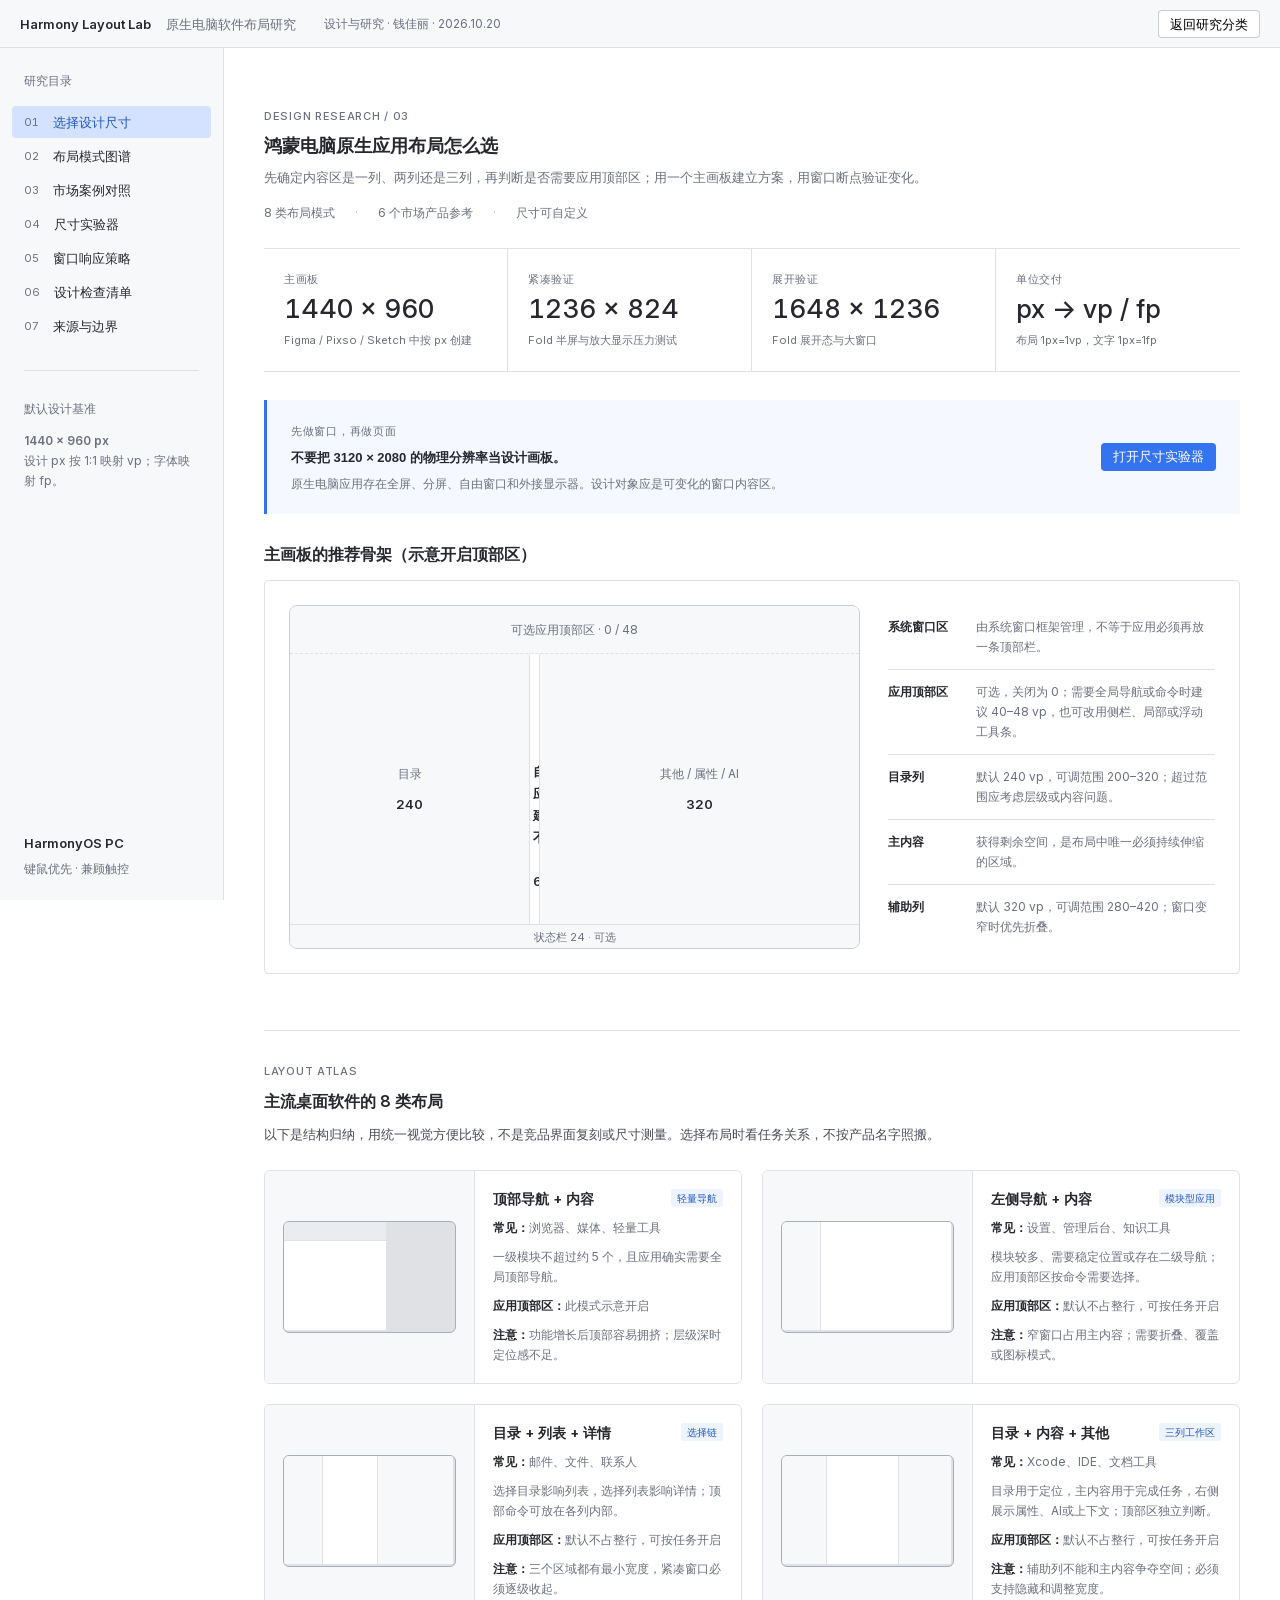
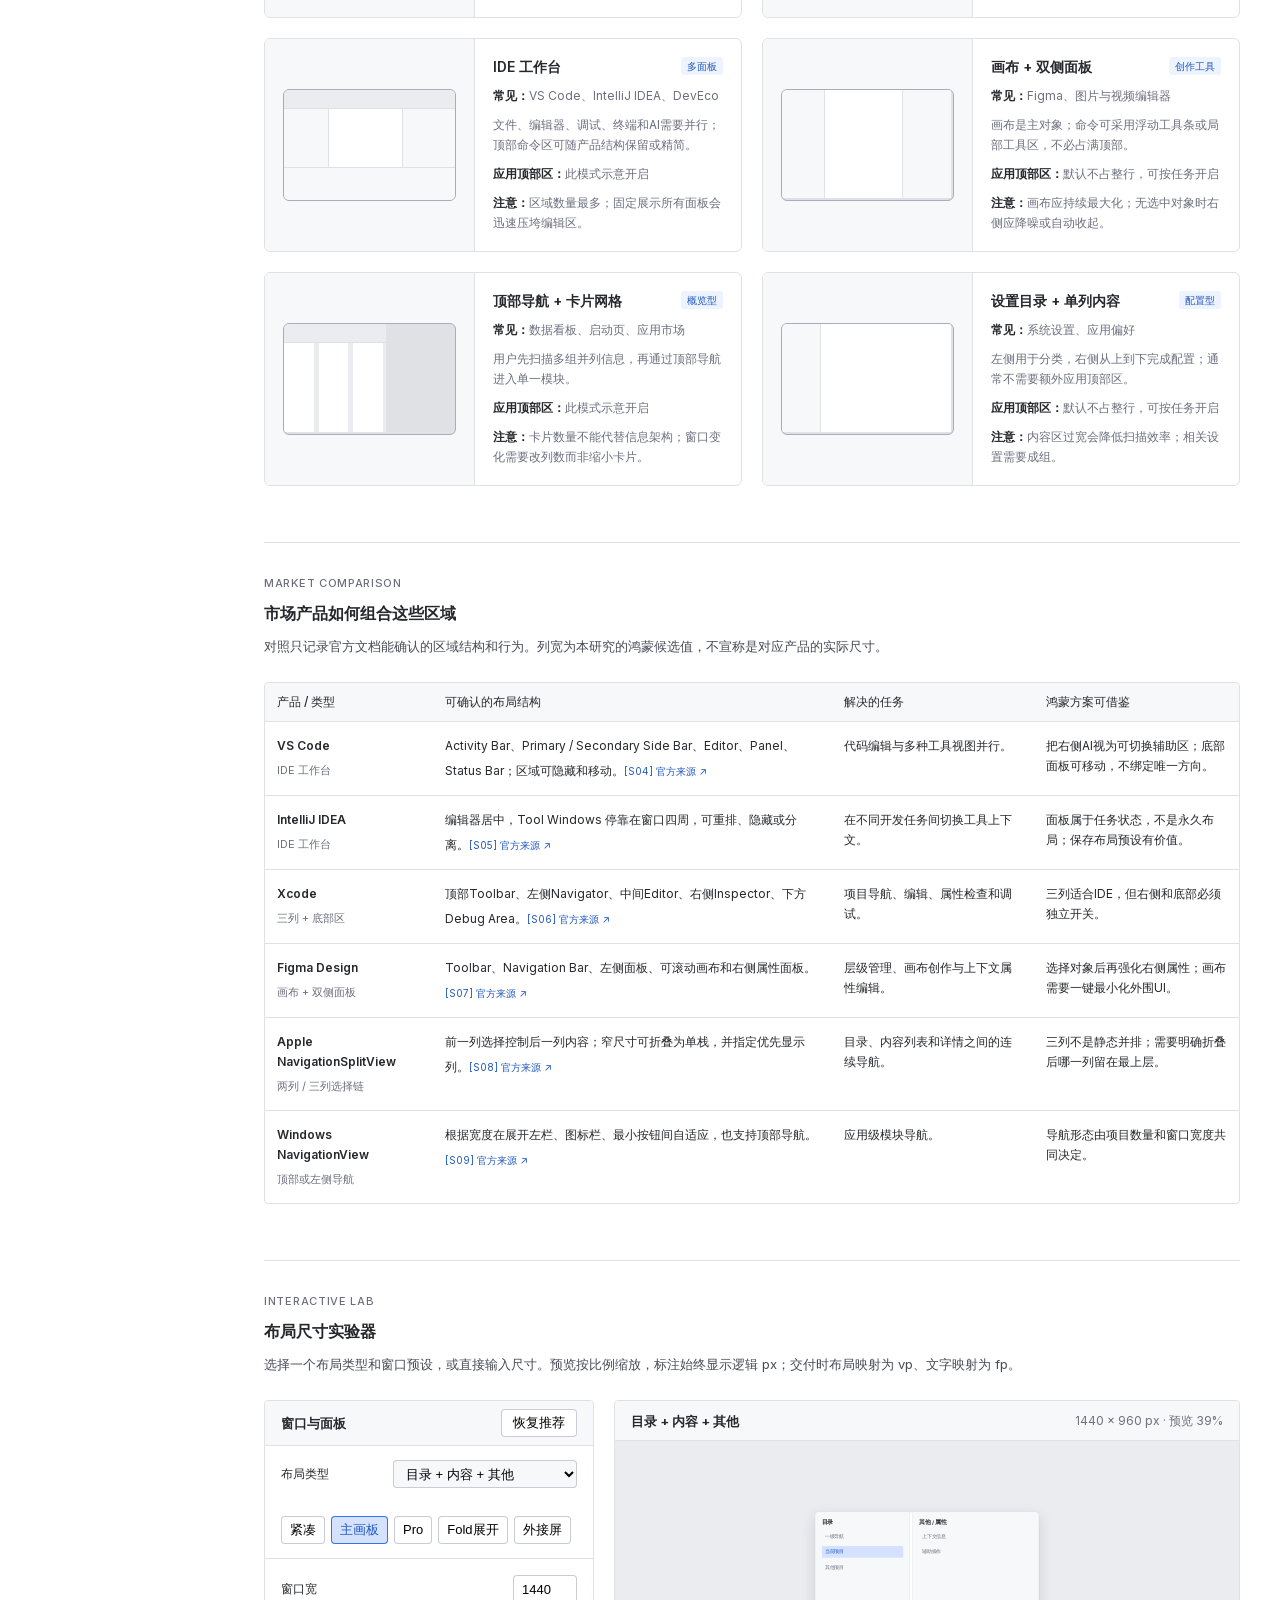
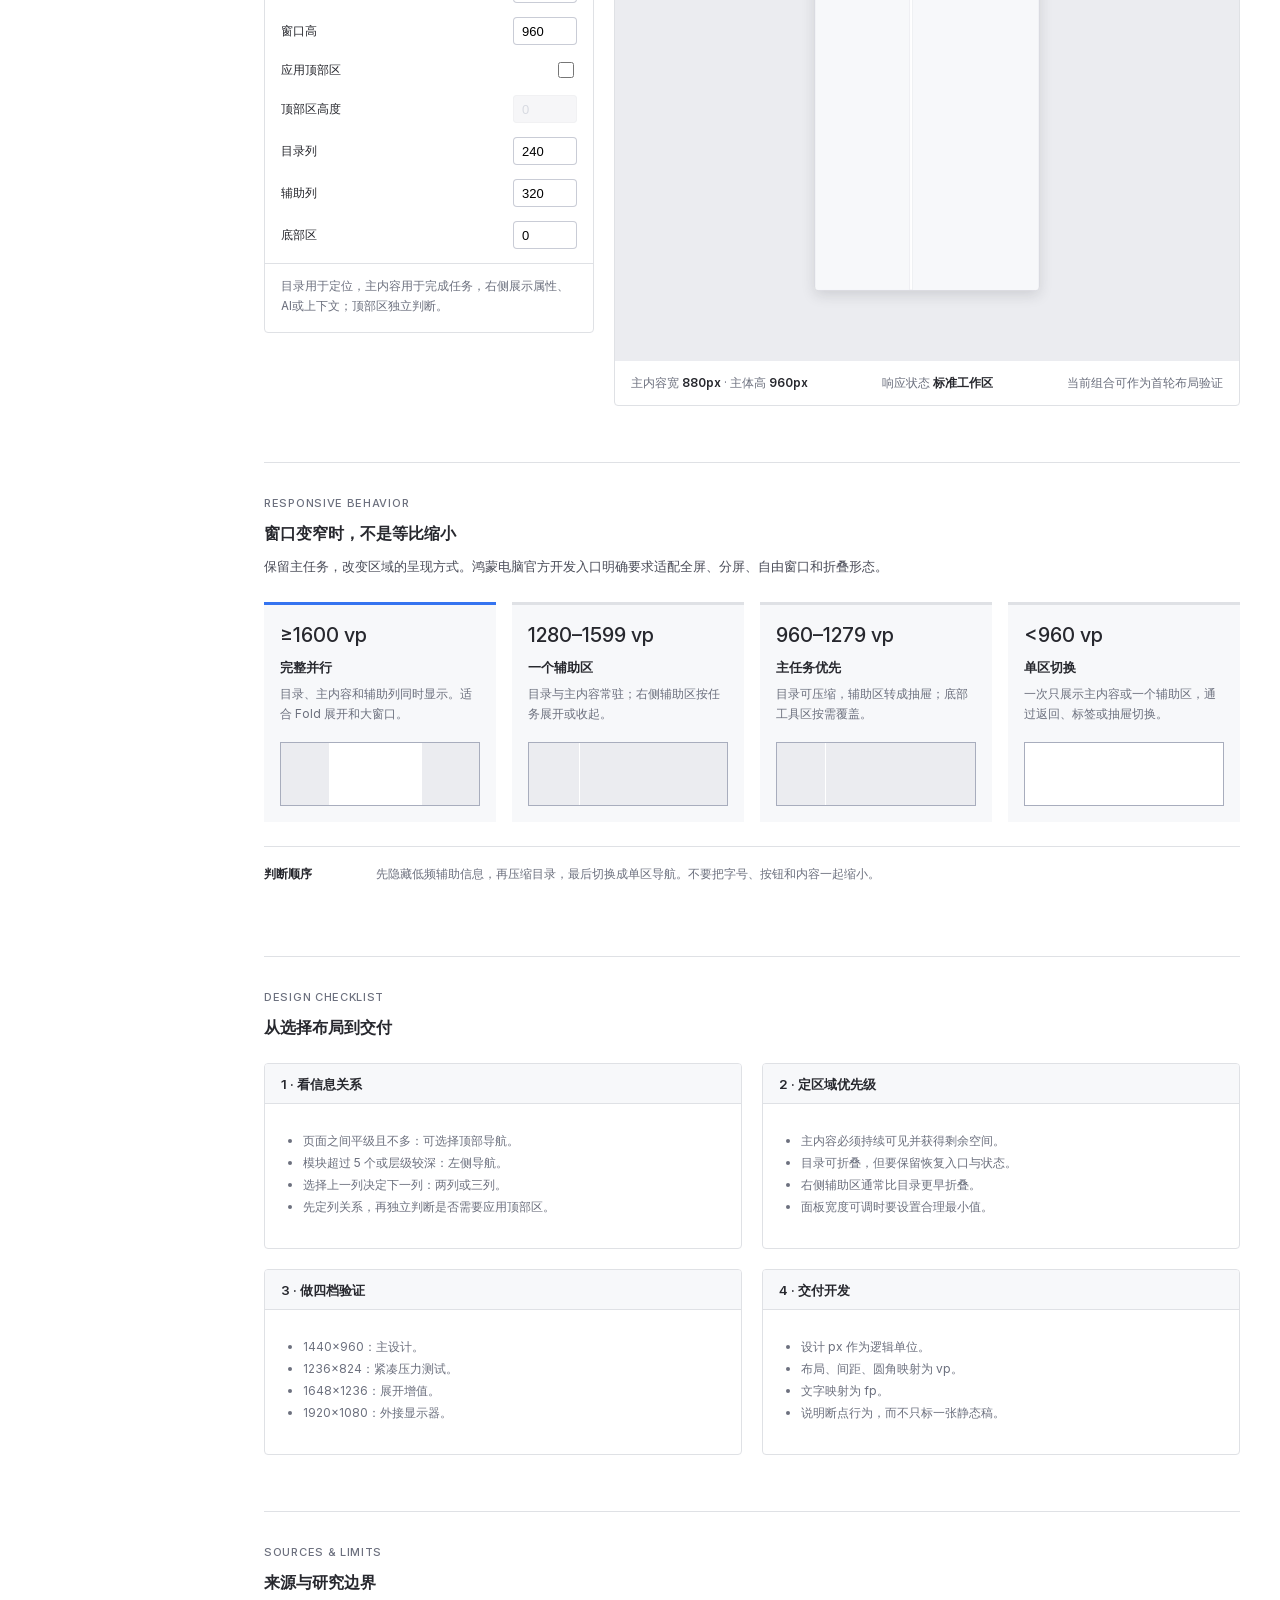
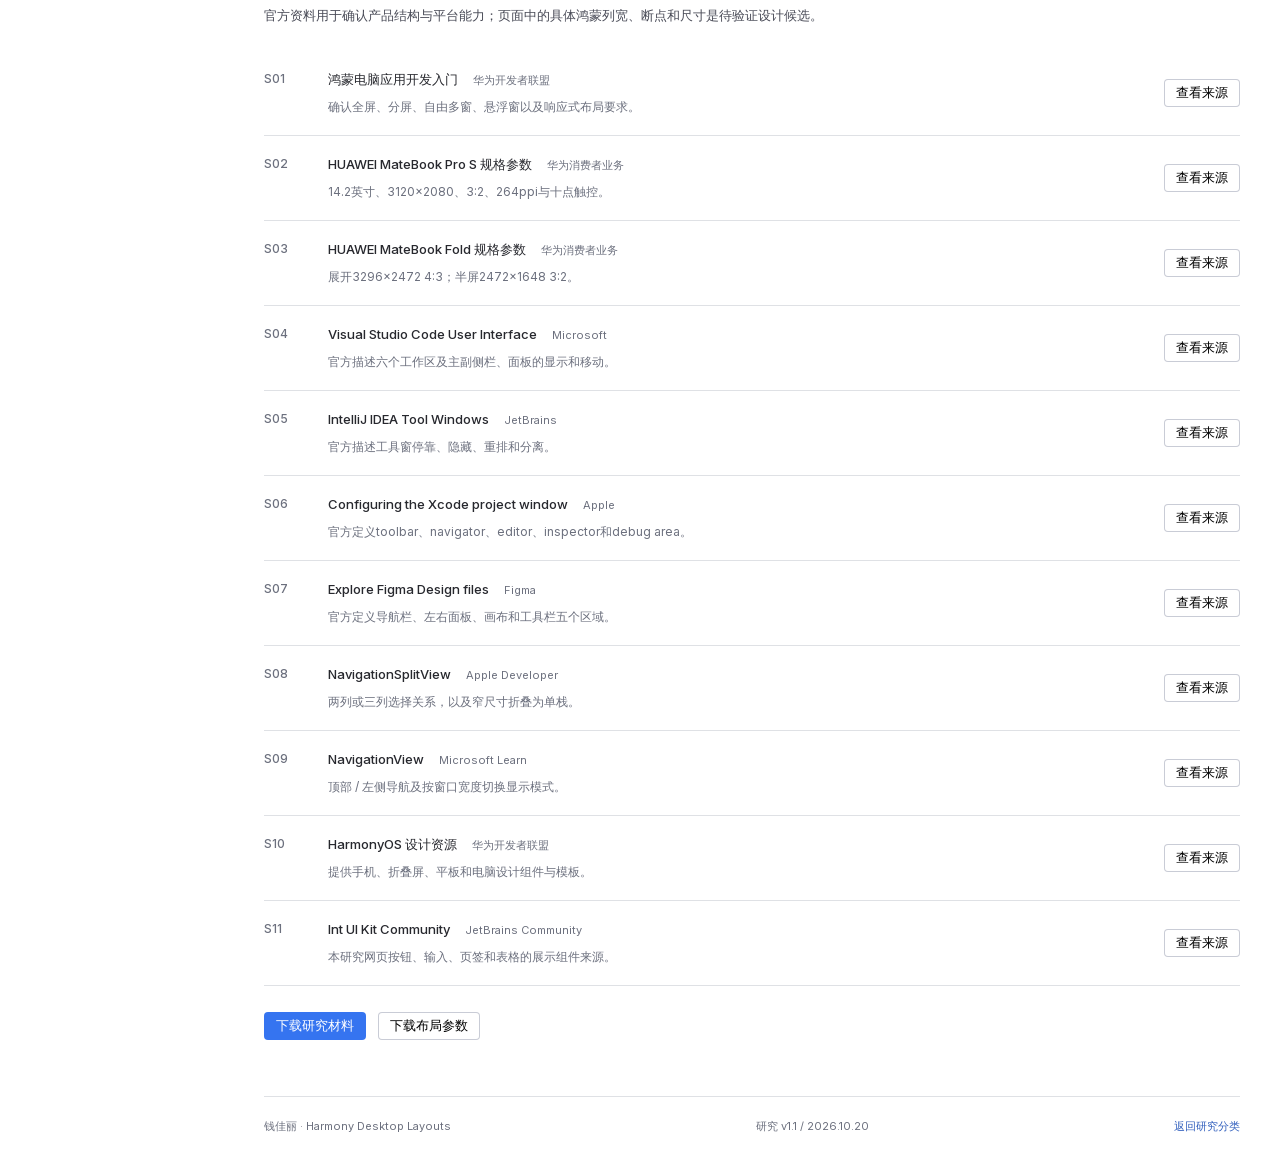
==== commit 13c59843: "Make application top region optional in layout research" ====
--- a/analysis/harmony-desktop-layouts/index.html
+++ b/analysis/harmony-desktop-layouts/index.html
@@ -41,7 +41,7 @@
         <div class="page-heading">
           <p class="eyebrow">DESIGN RESEARCH / 03</p>
           <h1>鸿蒙电脑原生应用布局怎么选</h1>
-          <p>从窗口任务出发选择顶部栏、侧栏、内容区和辅助区；用一个主画板建立方案，用窗口断点验证变化。</p>
+          <p>先确定内容区是一列、两列还是三列，再判断是否需要应用顶部区；用一个主画板建立方案，用窗口断点验证变化。</p>
         </div>
         <div class="metadata"><span>8 类布局模式</span><span>6 个市场产品参考</span><span>尺寸可自定义</span></div>
 
@@ -57,10 +57,10 @@
           <a class="button primary" href="#lab">打开尺寸实验器</a>
         </div>
 
-        <h2 class="subheading">主画板的推荐骨架</h2>
-        <div class="base-anatomy sheet" aria-label="1440乘960布局尺寸示意">
+        <h2 class="subheading">主画板的推荐骨架（示意开启顶部区）</h2>
+        <div class="base-anatomy sheet" aria-label="1440乘960布局尺寸示意，应用顶部区可选">
           <div class="mini-window anatomy-window">
-            <div class="mini-top">顶部栏 48</div>
+            <div class="mini-top">可选应用顶部区 · 0 / 48</div>
             <div class="mini-body">
               <div class="mini-nav">目录<br><b>240</b></div>
               <div class="mini-main">主内容<br><b>自适应，建议不小于 640</b></div>
@@ -69,7 +69,8 @@
             <div class="mini-status">状态栏 24 · 可选</div>
           </div>
           <div class="base-notes">
-            <p><strong>顶部栏</strong><span>40–48 vp。承载窗口级标题、全局操作和少量高频命令。</span></p>
+            <p><strong>系统窗口区</strong><span>由系统窗口框架管理，不等于应用必须再放一条顶部栏。</span></p>
+            <p><strong>应用顶部区</strong><span>可选，关闭为 0；需要全局导航或命令时建议 40–48 vp，也可改用侧栏、局部或浮动工具条。</span></p>
             <p><strong>目录列</strong><span>默认 240 vp，可调范围 200–320；超过范围应考虑层级或内容问题。</span></p>
             <p><strong>主内容</strong><span>获得剩余空间，是布局中唯一必须持续伸缩的区域。</span></p>
             <p><strong>辅助列</strong><span>默认 320 vp，可调范围 280–420；窗口变窄时优先折叠。</span></p>
@@ -102,7 +103,8 @@
             <div class="control-grid">
               <label>窗口宽<input class="input short" id="windowWidth" type="number" min="800" max="2560" step="4"></label>
               <label>窗口高<input class="input short" id="windowHeight" type="number" min="600" max="1600" step="4"></label>
-              <label>顶部栏<input class="input short" id="topHeight" type="number" min="0" max="96" step="4"></label>
+              <label class="toggle-row">应用顶部区<input id="topEnabled" type="checkbox" aria-label="显示应用级导航或命令区"></label>
+              <label>顶部区高度<input class="input short" id="topHeight" type="number" min="0" max="96" step="4"></label>
               <label>目录列<input class="input short" id="leftWidth" type="number" min="0" max="480" step="4"></label>
               <label>辅助列<input class="input short" id="rightWidth" type="number" min="0" max="560" step="4"></label>
               <label>底部区<input class="input short" id="bottomHeight" type="number" min="0" max="480" step="4"></label>
@@ -139,7 +141,7 @@
       <section id="guidelines" class="chapter">
         <div class="section-intro"><span class="kicker">DESIGN CHECKLIST</span><h2>从选择布局到交付</h2></div>
         <div class="decision-grid">
-          <article class="sheet"><div class="sheet-head"><strong>1 · 看信息关系</strong></div><ul><li>页面之间平级且不多：顶部导航。</li><li>模块超过 5 个或层级较深：左侧导航。</li><li>选择上一列决定下一列：两列或三列。</li><li>编辑对象需要属性：主内容 + 右侧检查器。</li></ul></article>
+          <article class="sheet"><div class="sheet-head"><strong>1 · 看信息关系</strong></div><ul><li>页面之间平级且不多：可选择顶部导航。</li><li>模块超过 5 个或层级较深：左侧导航。</li><li>选择上一列决定下一列：两列或三列。</li><li>先定列关系，再独立判断是否需要应用顶部区。</li></ul></article>
           <article class="sheet"><div class="sheet-head"><strong>2 · 定区域优先级</strong></div><ul><li>主内容必须持续可见并获得剩余空间。</li><li>目录可折叠，但要保留恢复入口与状态。</li><li>右侧辅助区通常比目录更早折叠。</li><li>面板宽度可调时要设置合理最小值。</li></ul></article>
           <article class="sheet"><div class="sheet-head"><strong>3 · 做四档验证</strong></div><ul><li>1440×960：主设计。</li><li>1236×824：紧凑压力测试。</li><li>1648×1236：展开增值。</li><li>1920×1080：外接显示器。</li></ul></article>
           <article class="sheet"><div class="sheet-head"><strong>4 · 交付开发</strong></div><ul><li>设计 px 作为逻辑单位。</li><li>布局、间距、圆角映射为 vp。</li><li>文字映射为 fp。</li><li>说明断点行为，而不只标一张静态稿。</li></ul></article>
@@ -152,7 +154,7 @@
         <div class="downloads"><a class="button primary" href="RESEARCH.md" download>下载研究材料</a><a class="button" href="layout-tokens.json" download>下载布局参数</a></div>
       </section>
 
-      <footer class="page-footer"><span>钱佳丽 · Harmony Desktop Layouts</span><span>研究 v1.0 / 2026.10.20</span><a href="../../index.html#analysis">返回研究分类</a></footer>
+      <footer class="page-footer"><span>钱佳丽 · Harmony Desktop Layouts</span><span>研究 v1.1 / 2026.10.20</span><a href="../../index.html#analysis">返回研究分类</a></footer>
     </main>
   </div>
   <script src="data.js"></script>
--- a/analysis/harmony-desktop-layouts/styles.css
+++ b/analysis/harmony-desktop-layouts/styles.css
@@ -2,3 +2,14 @@
 @media(max-width:1180px){.hero-answer{grid-template-columns:1fr 1fr}.hero-answer>div:nth-child(2){border-right:0}.base-anatomy{grid-template-columns:1fr}.pattern-card{grid-template-columns:170px minmax(0,1fr)}.lab-shell{grid-template-columns:280px minmax(0,1fr)}.responsive-flow{grid-template-columns:1fr 1fr}.mini-body{grid-template-columns:200px minmax(0,1fr) 280px}}
 @media(max-width:900px){.hero-answer{grid-template-columns:1fr 1fr}.pattern-grid{grid-template-columns:1fr}.lab-shell{grid-template-columns:1fr}.lab-controls{display:grid;grid-template-columns:1fr 1fr}.lab-controls .sheet-head,.lab-controls .preset-row,.lab-controls .caption{grid-column:1/-1}.control-grid{display:grid;grid-template-columns:1fr 1fr;grid-column:1/-1}.mini-body{grid-template-columns:180px minmax(0,1fr) 220px}}
 @media(max-width:640px){.hero-answer{grid-template-columns:1fr}.hero-answer>div{border-right:0;border-bottom:1px solid var(--layout-line)}.base-anatomy{padding:14px}.mini-body{grid-template-columns:96px minmax(0,1fr)}.mini-side{display:none}.pattern-card{grid-template-columns:1fr}.pattern-visual{border-right:0;border-bottom:1px solid var(--layout-line)}.wire{max-width:240px;margin:auto}.lab-controls{display:block}.control-grid{display:block}.stage{height:400px;padding:14px}.responsive-flow,.decision-grid{grid-template-columns:1fr}.source-item{grid-template-columns:36px minmax(0,1fr)}.source-item>a{grid-column:2}.hero-answer strong{font-size:22px}.recommendation{align-items:flex-start}}
+
+/* 应用顶部区是独立可选维度，不由内容列数决定。 */
+.mini-top{border-bottom-style:dashed;color:var(--layout-muted)}
+.wire.no-app-top .wtop{display:none}
+.wire.no-app-top[data-layout=left],.wire.no-app-top[data-layout=settings]{grid-template:"left main main" 1fr/38px 1fr 1fr}
+.wire.no-app-top[data-layout=list]{grid-template:"left main right" 1fr/38px 54px 1fr}
+.wire.no-app-top[data-layout=three]{grid-template:"left main right" 1fr/44px 1fr 52px}
+.wire.no-app-top[data-layout=canvas]{grid-template:"left main right" 1fr/42px 1fr 48px}
+.toggle-row input{width:16px;height:16px;accent-color:var(--layout-blue)}
+.control-grid input:disabled{opacity:.45;cursor:not-allowed}
+.layout-frame [hidden]{display:none!important}
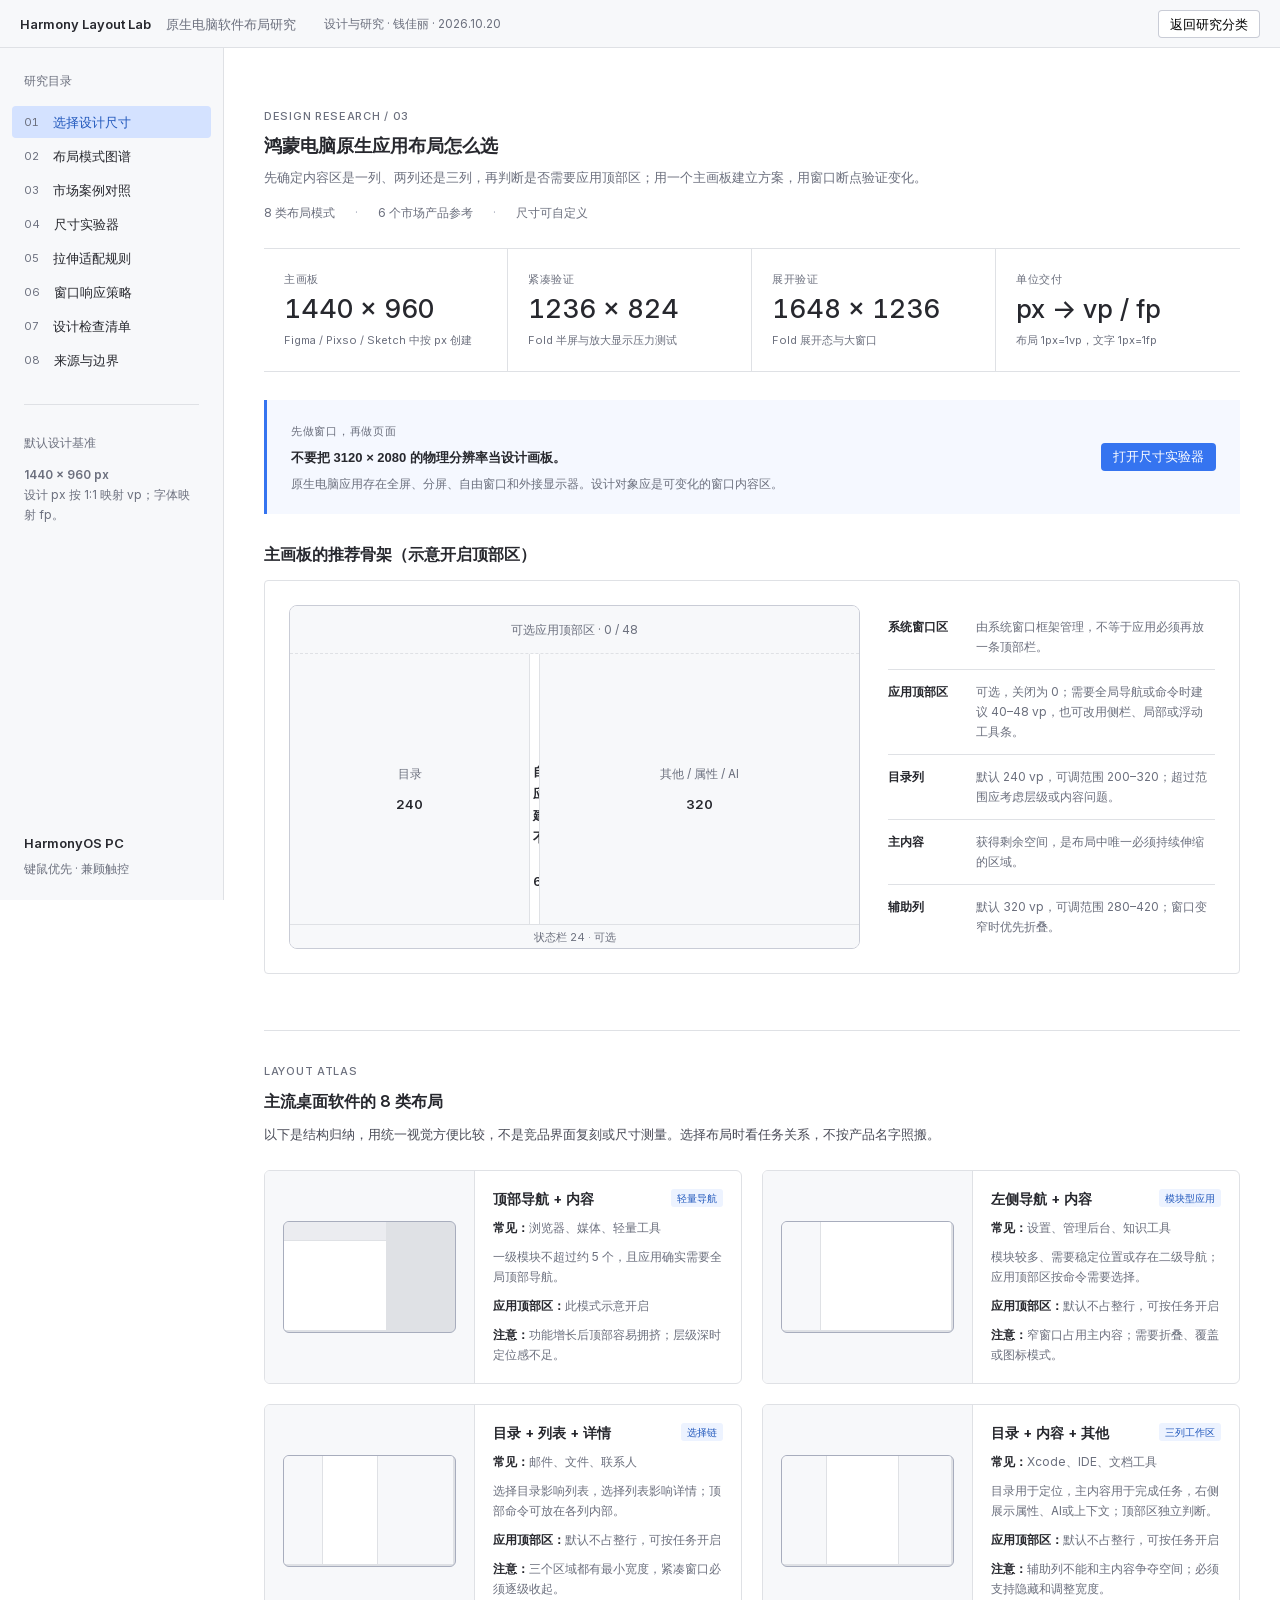
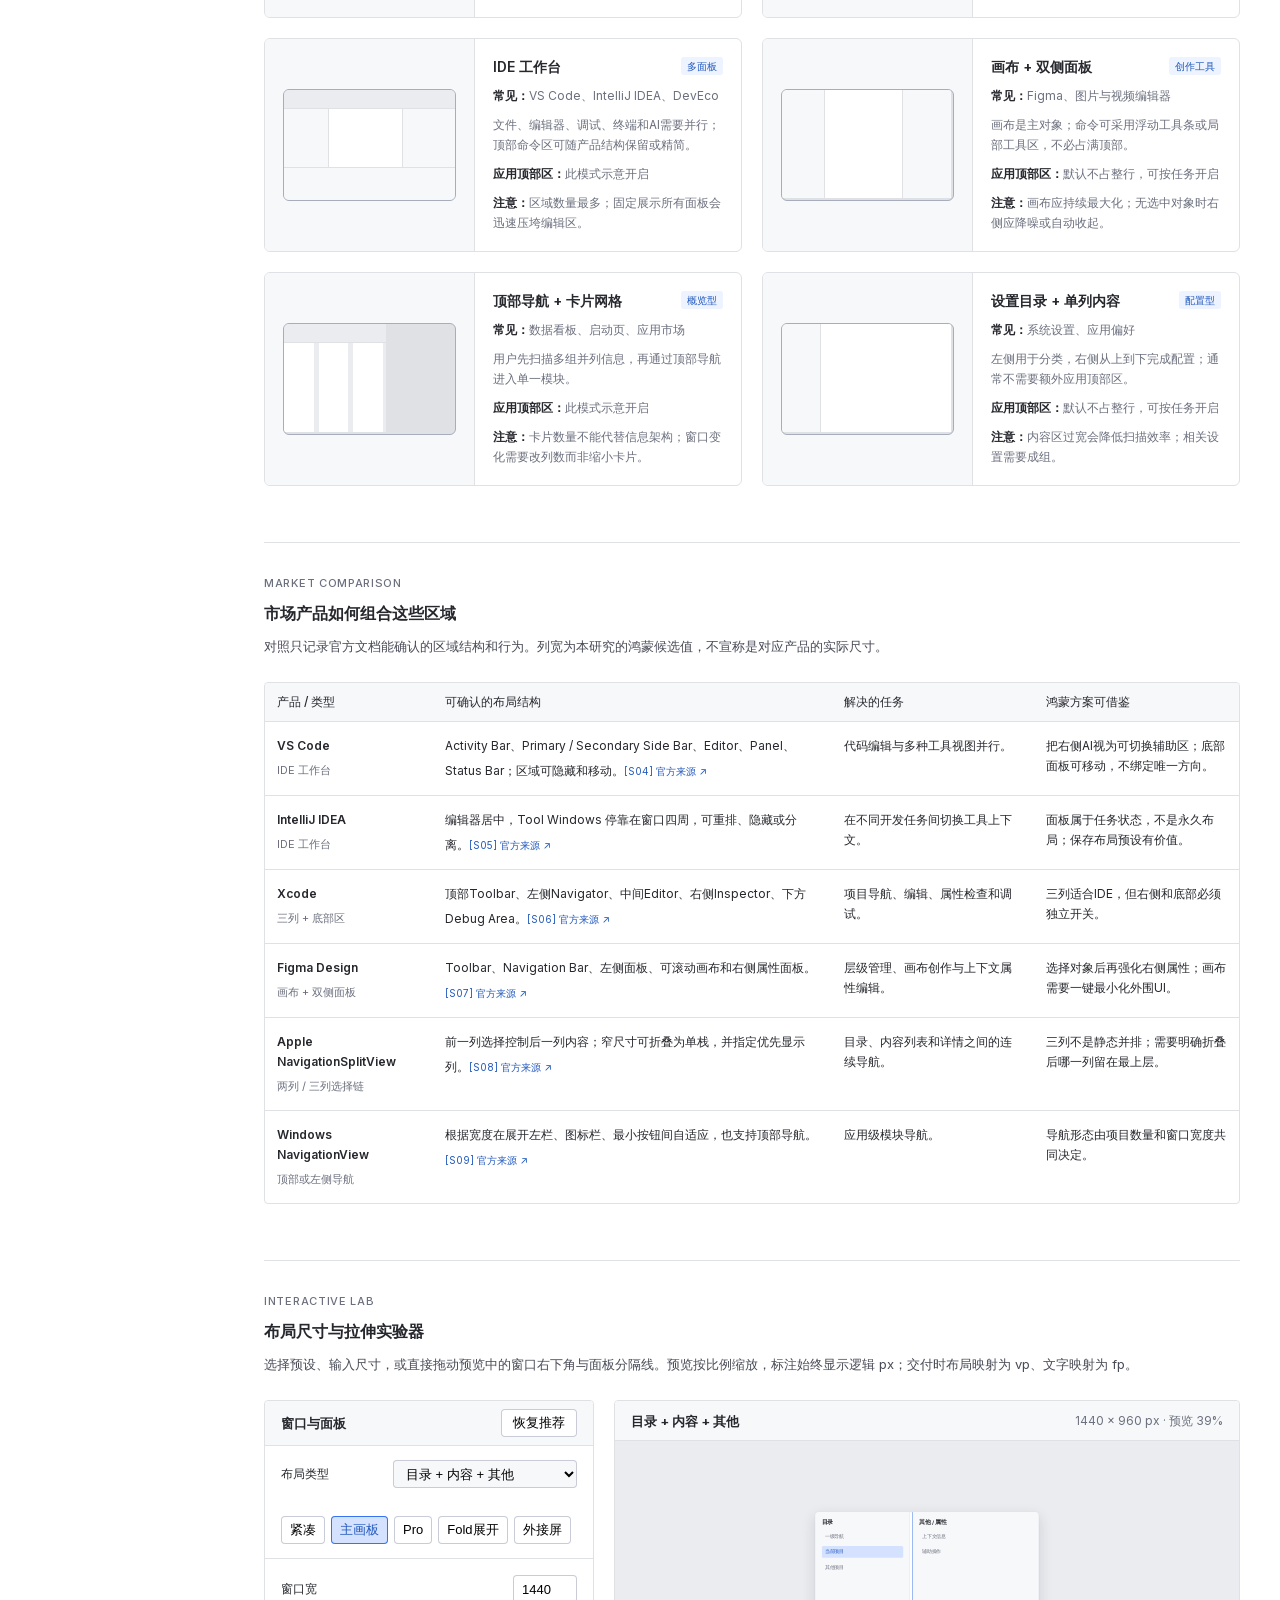
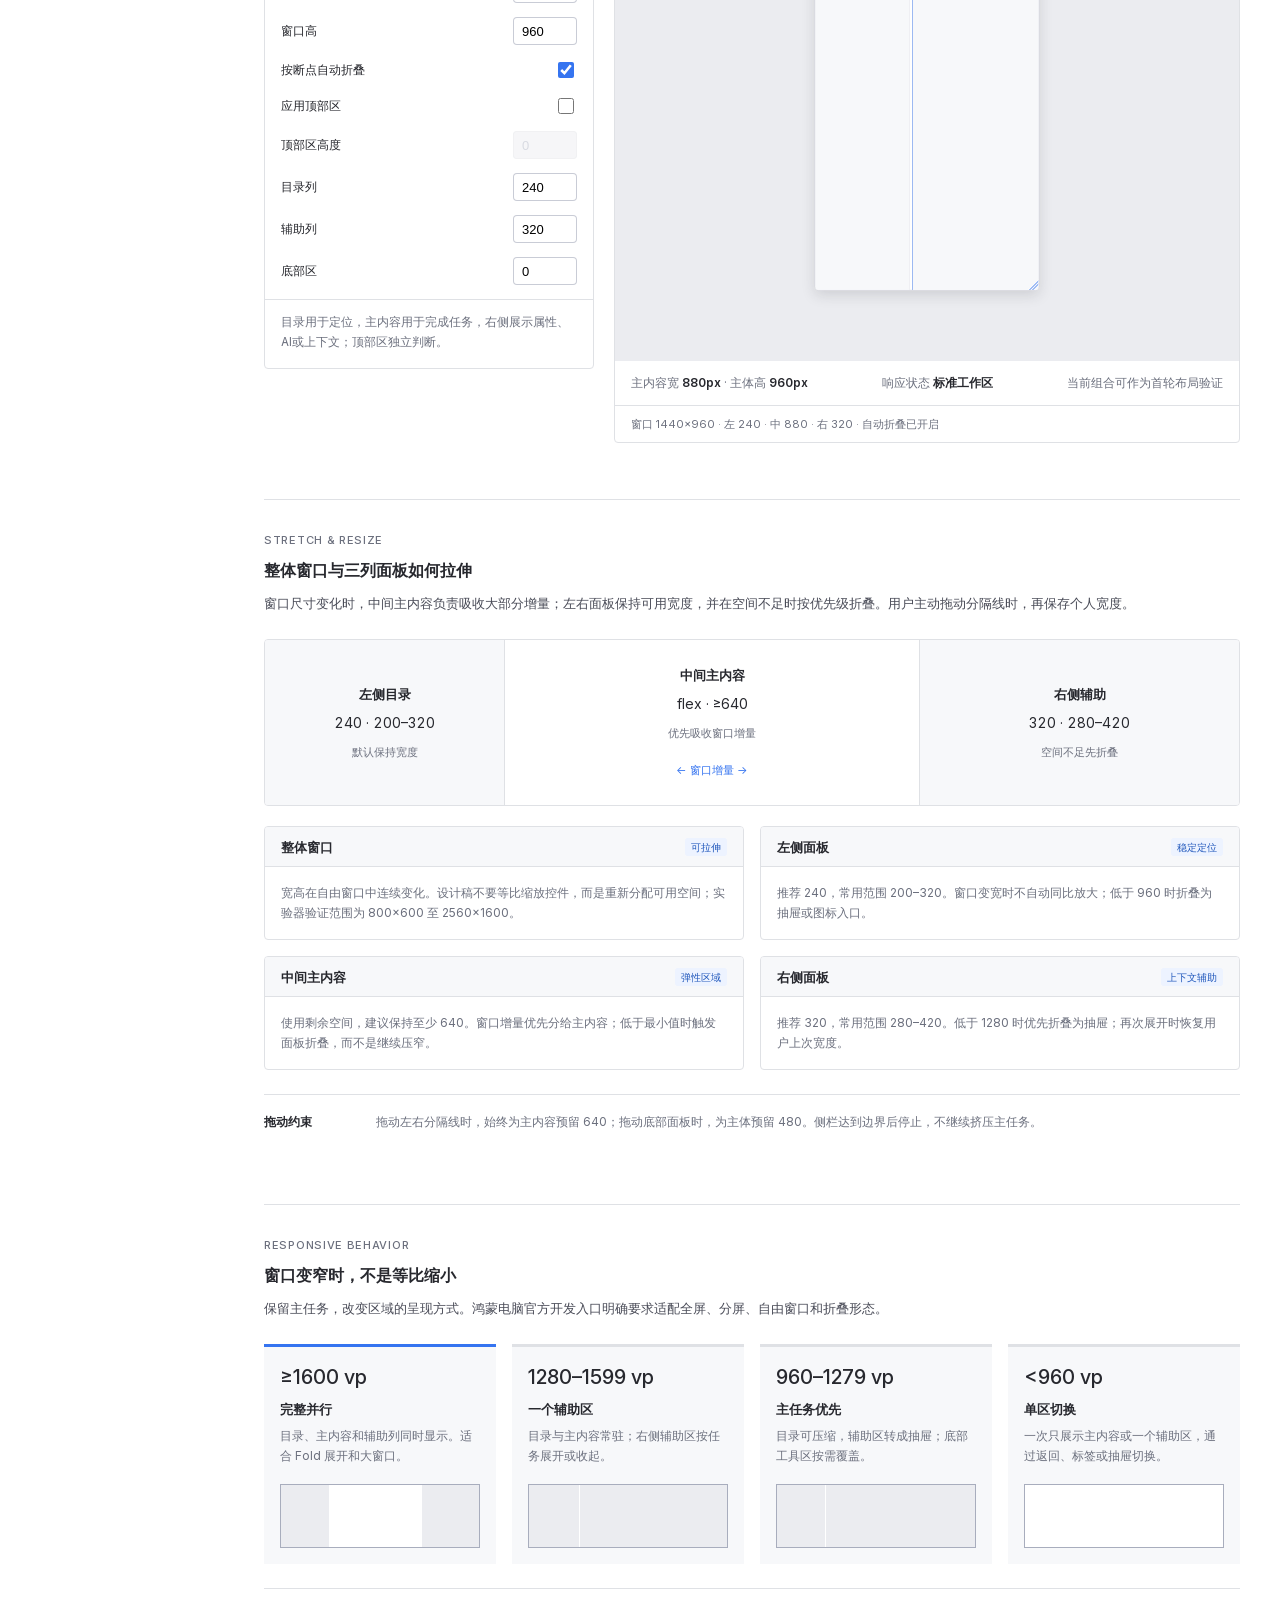
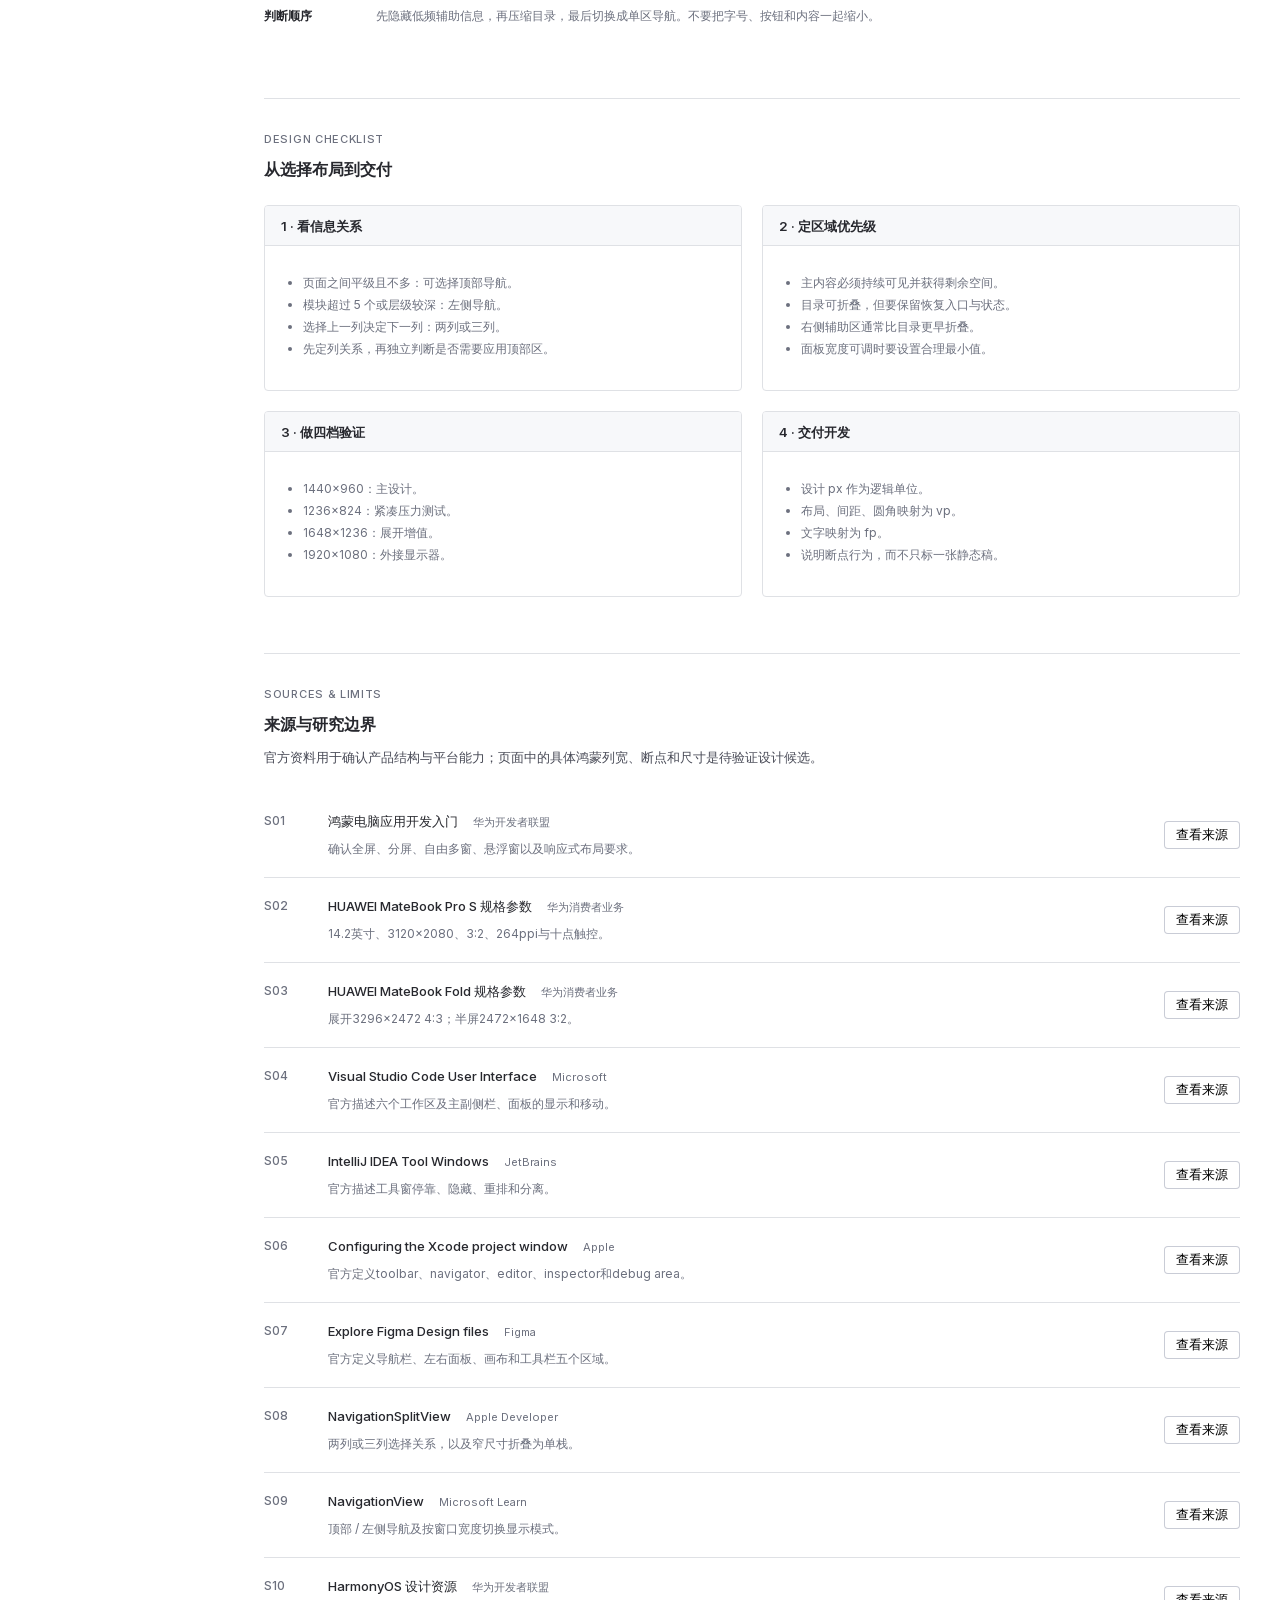
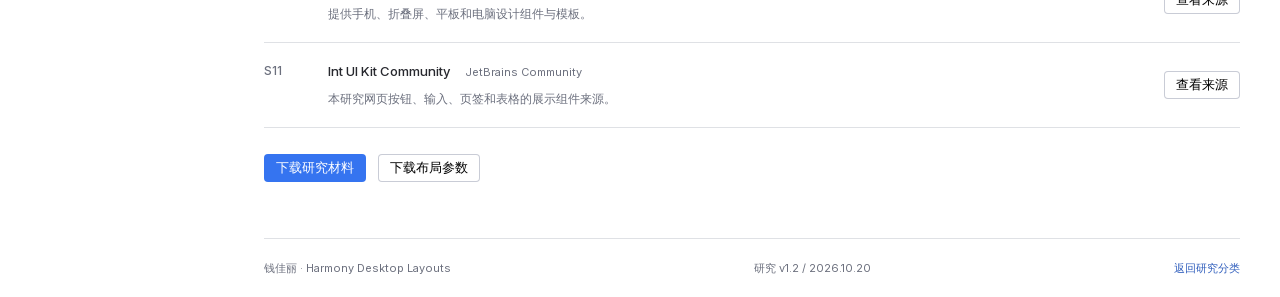
==== commit f3ea8f74: "Add resizable window and panel adaptation lab" ====
--- a/analysis/harmony-desktop-layouts/index.html
+++ b/analysis/harmony-desktop-layouts/index.html
@@ -25,9 +25,10 @@
         <a href="#patterns"><span>02</span>布局模式图谱</a>
         <a href="#comparison"><span>03</span>市场案例对照</a>
         <a href="#lab"><span>04</span>尺寸实验器</a>
-        <a href="#responsive"><span>05</span>窗口响应策略</a>
-        <a href="#guidelines"><span>06</span>设计检查清单</a>
-        <a href="#sources"><span>07</span>来源与边界</a>
+        <a href="#stretch"><span>05</span>拉伸适配规则</a>
+        <a href="#responsive"><span>06</span>窗口响应策略</a>
+        <a href="#guidelines"><span>07</span>设计检查清单</a>
+        <a href="#sources"><span>08</span>来源与边界</a>
       </nav>
       <div class="side-block">
         <p class="side-heading">默认设计基准</p>
@@ -94,7 +95,7 @@
       </section>
 
       <section id="lab" class="chapter">
-        <div class="section-intro"><span class="kicker">INTERACTIVE LAB</span><h2>布局尺寸实验器</h2><p>选择一个布局类型和窗口预设，或直接输入尺寸。预览按比例缩放，标注始终显示逻辑 px；交付时布局映射为 vp、文字映射为 fp。</p></div>
+        <div class="section-intro"><span class="kicker">INTERACTIVE LAB</span><h2>布局尺寸与拉伸实验器</h2><p>选择预设、输入尺寸，或直接拖动预览中的窗口右下角与面板分隔线。预览按比例缩放，标注始终显示逻辑 px；交付时布局映射为 vp、文字映射为 fp。</p></div>
         <div class="lab-shell">
           <form class="lab-controls sheet" id="layoutForm">
             <div class="sheet-head"><strong>窗口与面板</strong><button class="button" type="button" id="resetLayout">恢复推荐</button></div>
@@ -103,6 +104,7 @@
             <div class="control-grid">
               <label>窗口宽<input class="input short" id="windowWidth" type="number" min="800" max="2560" step="4"></label>
               <label>窗口高<input class="input short" id="windowHeight" type="number" min="600" max="1600" step="4"></label>
+              <label class="toggle-row">按断点自动折叠<input id="autoAdapt" type="checkbox" checked aria-label="窗口变窄时按断点自动折叠辅助面板"></label>
               <label class="toggle-row">应用顶部区<input id="topEnabled" type="checkbox" aria-label="显示应用级导航或命令区"></label>
               <label>顶部区高度<input class="input short" id="topHeight" type="number" min="0" max="96" step="4"></label>
               <label>目录列<input class="input short" id="leftWidth" type="number" min="0" max="480" step="4"></label>
@@ -120,11 +122,32 @@
                 <div class="lf-main"><strong>主内容</strong><div class="content-lines"><i></i><i></i><i></i><i></i></div></div>
                 <div class="lf-right"><strong>其他 / 属性</strong><span>上下文信息</span><span>辅助操作</span></div>
                 <div class="lf-bottom"><strong>底部区域</strong><span>日志、终端或时间线</span></div>
+                <button class="resize-handle resize-left" type="button" data-resize="left" aria-label="拖动调整目录列宽度" title="拖动调整目录列"></button>
+                <button class="resize-handle resize-right" type="button" data-resize="right" aria-label="拖动调整辅助列宽度" title="拖动调整辅助列"></button>
+                <button class="resize-handle resize-bottom" type="button" data-resize="bottom" aria-label="拖动调整底部区域高度" title="拖动调整底部区域"></button>
+                <button class="resize-window" type="button" data-resize="window" aria-label="拖动调整整个窗口尺寸" title="拖动调整窗口宽高"></button>
               </div>
             </div>
             <div class="layout-result" id="layoutResult"></div>
+            <p class="resize-help" id="resizeStatus" aria-live="polite">拖动蓝色分隔线调整面板；拖动窗口右下角调整整体尺寸。</p>
           </div>
         </div>
+      </section>
+
+      <section id="stretch" class="chapter">
+        <div class="section-intro"><span class="kicker">STRETCH & RESIZE</span><h2>整体窗口与三列面板如何拉伸</h2><p>窗口尺寸变化时，中间主内容负责吸收大部分增量；左右面板保持可用宽度，并在空间不足时按优先级折叠。用户主动拖动分隔线时，再保存个人宽度。</p></div>
+        <div class="stretch-demo sheet" aria-label="左中右面板拉伸关系">
+          <div class="stretch-left"><strong>左侧目录</strong><span>240 · 200–320</span><small>默认保持宽度</small></div>
+          <div class="stretch-main"><strong>中间主内容</strong><span>flex · ≥640</span><small>优先吸收窗口增量</small></div>
+          <div class="stretch-right"><strong>右侧辅助</strong><span>320 · 280–420</span><small>空间不足先折叠</small></div>
+        </div>
+        <div class="adapt-grid">
+          <article class="sheet"><div class="sheet-head"><strong>整体窗口</strong><span class="tag">可拉伸</span></div><p>宽高在自由窗口中连续变化。设计稿不要等比缩放控件，而是重新分配可用空间；实验器验证范围为 800×600 至 2560×1600。</p></article>
+          <article class="sheet"><div class="sheet-head"><strong>左侧面板</strong><span class="tag">稳定定位</span></div><p>推荐 240，常用范围 200–320。窗口变宽时不自动同比放大；低于 960 时折叠为抽屉或图标入口。</p></article>
+          <article class="sheet"><div class="sheet-head"><strong>中间主内容</strong><span class="tag">弹性区域</span></div><p>使用剩余空间，建议保持至少 640。窗口增量优先分给主内容；低于最小值时触发面板折叠，而不是继续压窄。</p></article>
+          <article class="sheet"><div class="sheet-head"><strong>右侧面板</strong><span class="tag">上下文辅助</span></div><p>推荐 320，常用范围 280–420。低于 1280 时优先折叠为抽屉；再次展开时恢复用户上次宽度。</p></article>
+        </div>
+        <div class="note"><strong>拖动约束</strong><span>拖动左右分隔线时，始终为主内容预留 640；拖动底部面板时，为主体预留 480。侧栏达到边界后停止，不继续挤压主任务。</span></div>
       </section>
 
       <section id="responsive" class="chapter">
@@ -154,7 +177,7 @@
         <div class="downloads"><a class="button primary" href="RESEARCH.md" download>下载研究材料</a><a class="button" href="layout-tokens.json" download>下载布局参数</a></div>
       </section>
 
-      <footer class="page-footer"><span>钱佳丽 · Harmony Desktop Layouts</span><span>研究 v1.1 / 2026.10.20</span><a href="../../index.html#analysis">返回研究分类</a></footer>
+      <footer class="page-footer"><span>钱佳丽 · Harmony Desktop Layouts</span><span>研究 v1.2 / 2026.10.20</span><a href="../../index.html#analysis">返回研究分类</a></footer>
     </main>
   </div>
   <script src="data.js"></script>
--- a/analysis/harmony-desktop-layouts/styles.css
+++ b/analysis/harmony-desktop-layouts/styles.css
@@ -13,3 +13,23 @@
 .toggle-row input{width:16px;height:16px;accent-color:var(--layout-blue)}
 .control-grid input:disabled{opacity:.45;cursor:not-allowed}
 .layout-frame [hidden]{display:none!important}
+
+.layout-frame{position:relative}
+.resize-handle,.resize-window{position:absolute;z-index:8;border:0;border-radius:0;padding:0;background:transparent;opacity:.45;transition:opacity .15s,background-color .15s}
+.resize-handle:hover,.resize-handle:focus-visible,.resize-window:hover,.resize-window:focus-visible{opacity:1;outline:0}
+.resize-left,.resize-right{top:calc(var(--th)*1px);bottom:calc(var(--bh)*1px);width:12px;cursor:col-resize;background:linear-gradient(90deg,transparent 5px,var(--layout-blue) 5px,var(--layout-blue) 7px,transparent 7px)}
+.resize-left{left:calc(var(--lw)*1px - 6px)}
+.resize-right{right:calc(var(--rw)*1px - 6px)}
+.resize-bottom{left:0;right:0;bottom:calc(var(--bh)*1px - 6px);height:12px;cursor:row-resize;background:linear-gradient(transparent 5px,var(--layout-blue) 5px,var(--layout-blue) 7px,transparent 7px)}
+.resize-window{right:0;bottom:0;width:28px;height:28px;cursor:nwse-resize;background:linear-gradient(135deg,transparent 0,transparent 48%,#fff 48%,#fff 55%,var(--layout-blue) 55%,var(--layout-blue) 63%,transparent 63%,transparent 70%,var(--layout-blue) 70%,var(--layout-blue) 78%,transparent 78%)}
+.resize-help{border-top:1px solid var(--layout-line);padding:9px 16px;font-size:11px;line-height:18px;color:var(--layout-muted)}
+.stretch-demo{display:grid;grid-template-columns:240px minmax(0,1fr) 320px;min-height:160px;margin-bottom:20px;overflow:hidden}
+.stretch-demo>div{display:flex;flex-direction:column;align-items:center;justify-content:center;gap:7px;padding:24px;text-align:center}
+.stretch-demo span{font-size:14px;font-variant-numeric:tabular-nums}.stretch-demo small{font-size:11px;color:var(--layout-muted)}
+.stretch-left,.stretch-right{background:#f7f8fa}.stretch-left{border-right:1px solid var(--layout-line)}.stretch-right{border-left:1px solid var(--layout-line)}
+.stretch-main{background:#fff}.stretch-main:after{content:"← 窗口增量 →";margin-top:8px;color:var(--layout-blue);font-size:11px}
+.adapt-grid{display:grid;grid-template-columns:repeat(2,minmax(0,1fr));gap:16px;margin-bottom:20px}
+.adapt-grid article p{padding:16px;font-size:12px;line-height:20px;color:var(--layout-muted)}
+.adapt-grid .tag{font-size:10px;line-height:16px;color:#2158bc;background:#edf3ff;border-radius:3px;padding:1px 6px}
+@media(max-width:900px){.stretch-demo{grid-template-columns:180px minmax(0,1fr) 220px}}
+@media(max-width:640px){.stretch-demo{grid-template-columns:88px minmax(0,1fr)}.stretch-right{display:none}.stretch-demo>div{padding:14px 8px}.adapt-grid{grid-template-columns:1fr}}
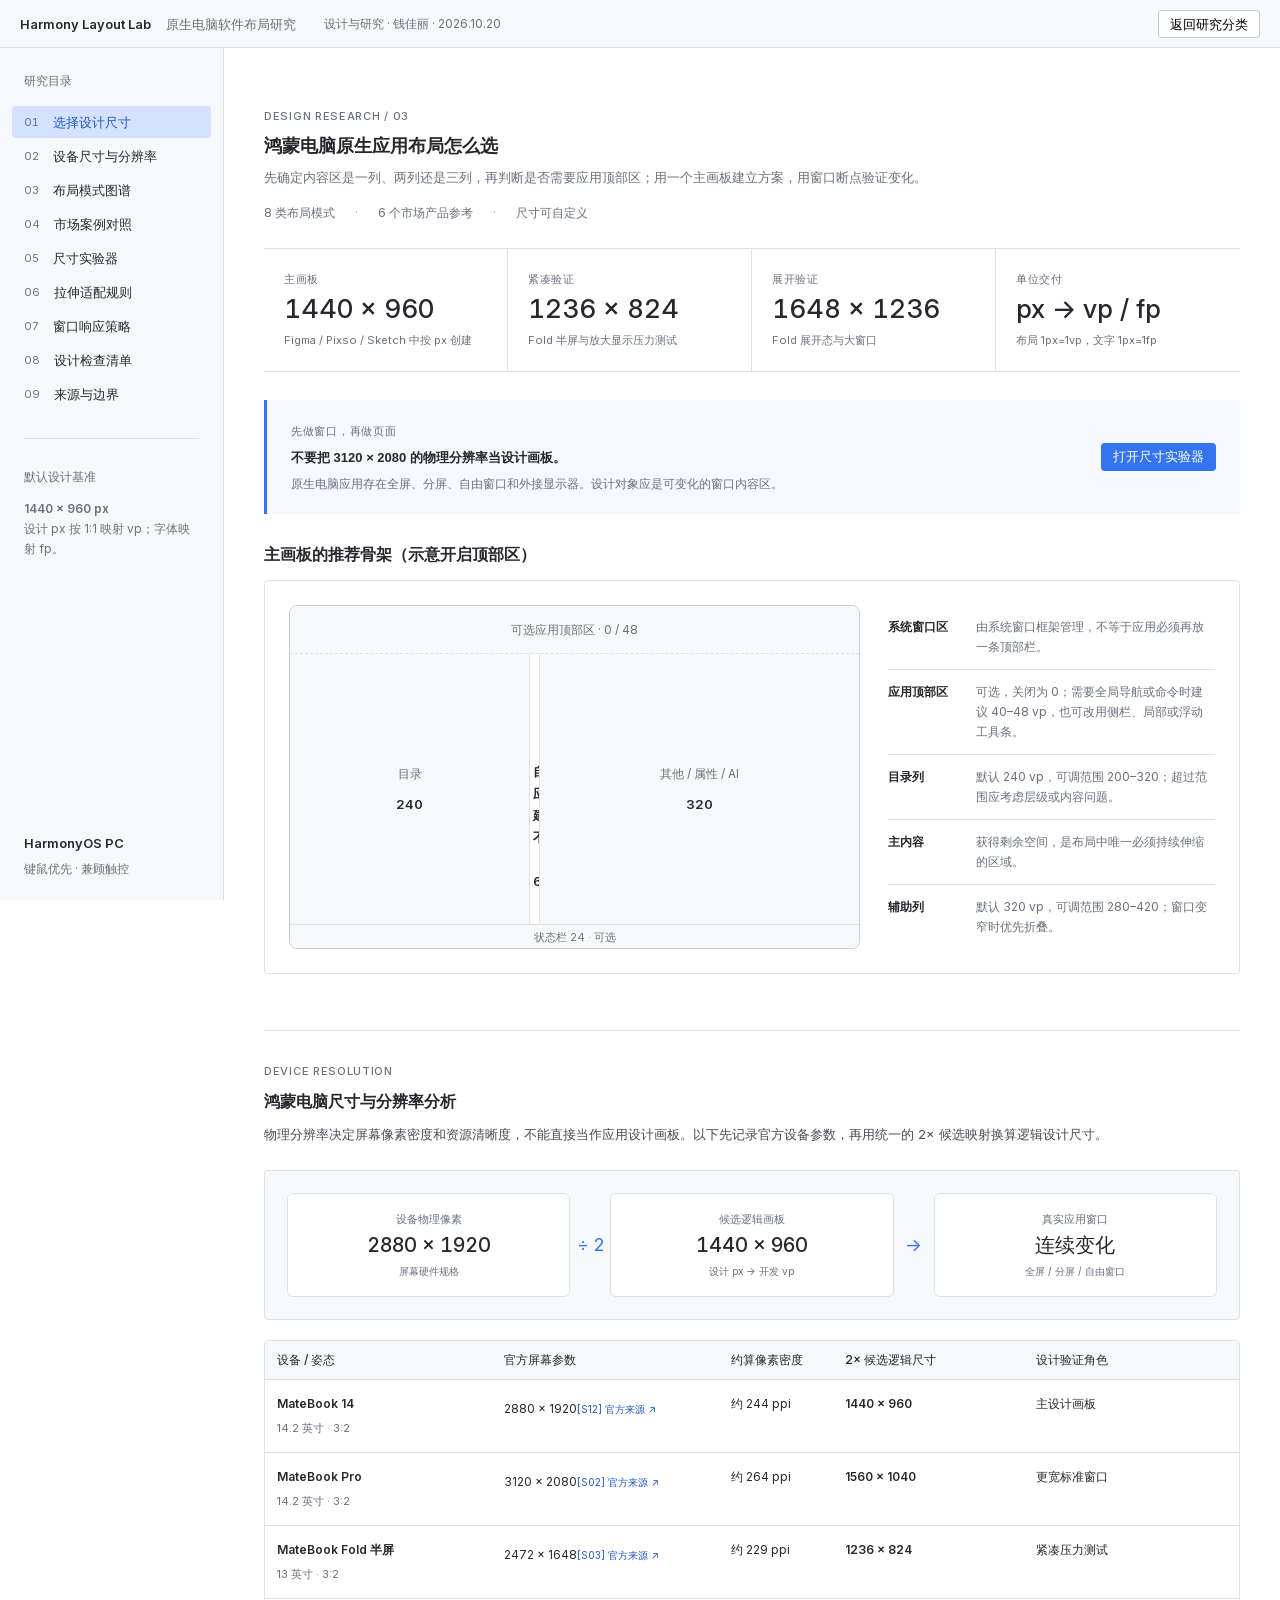
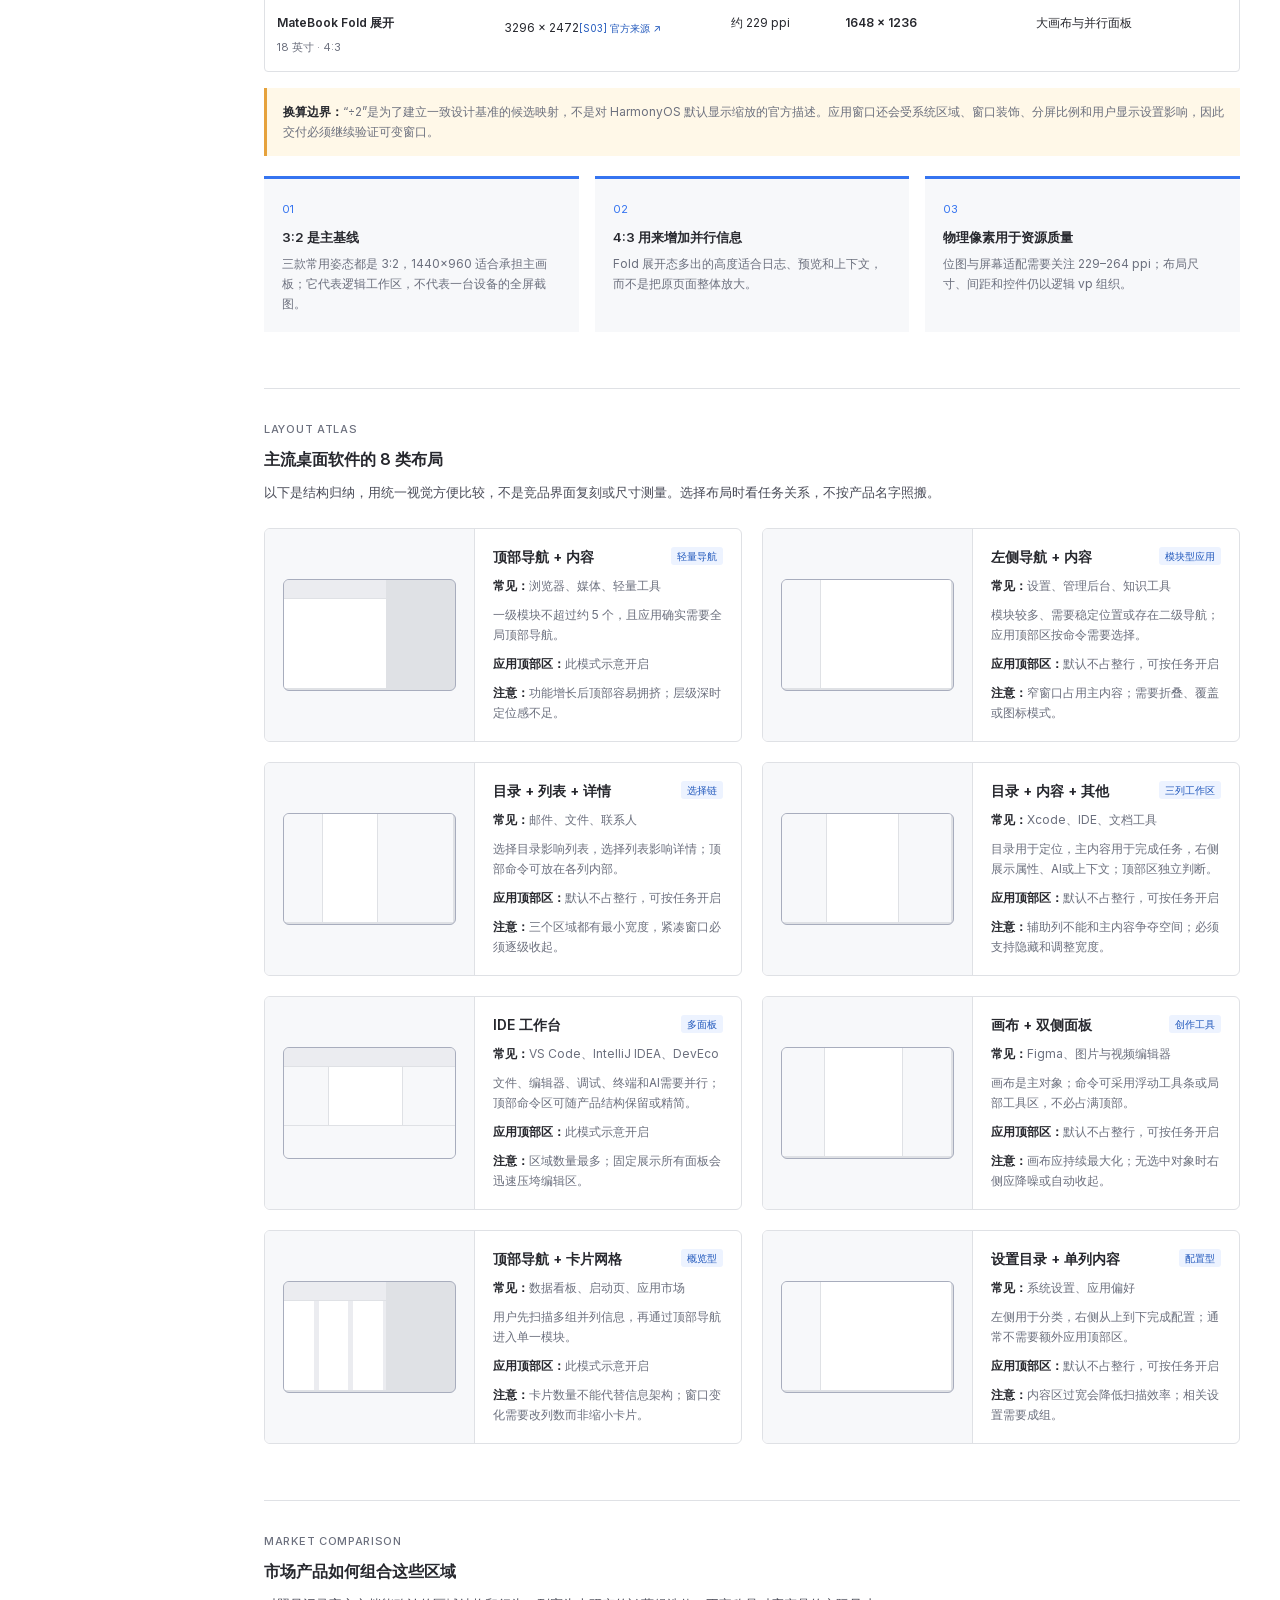
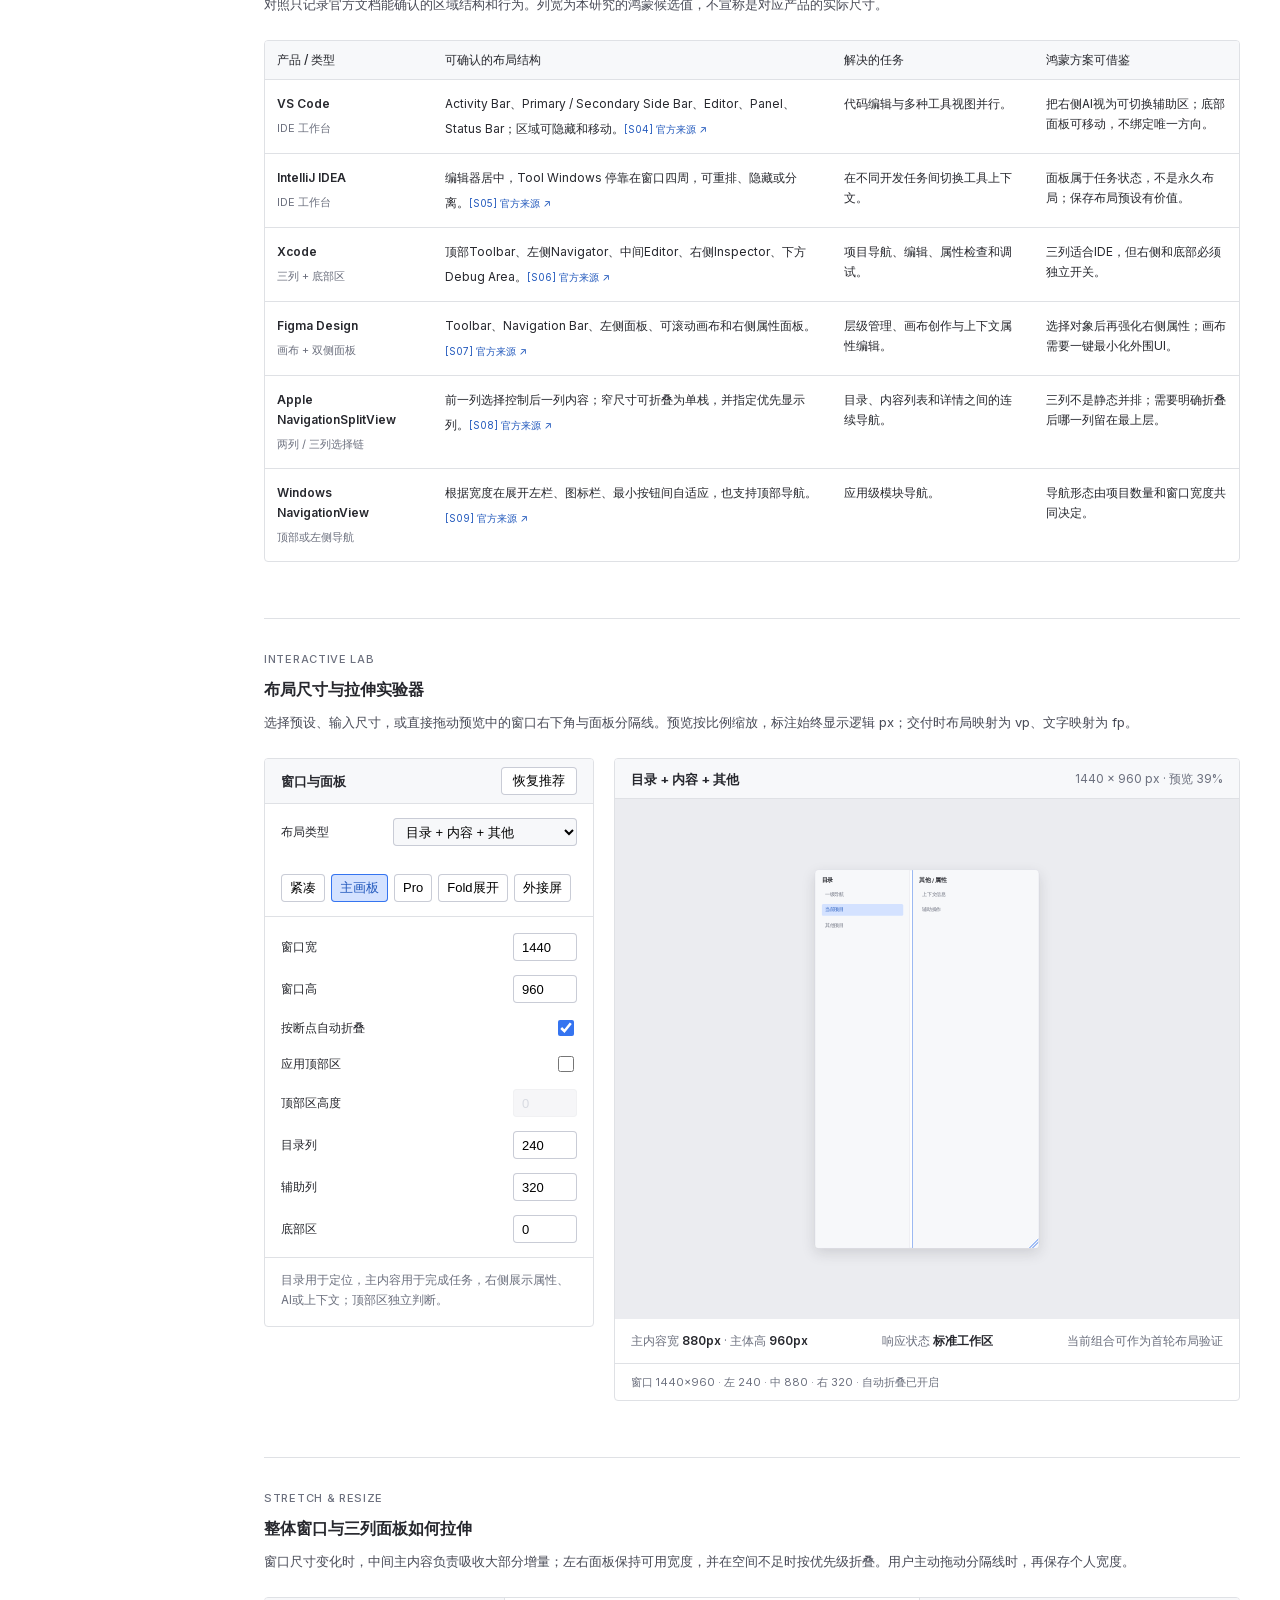
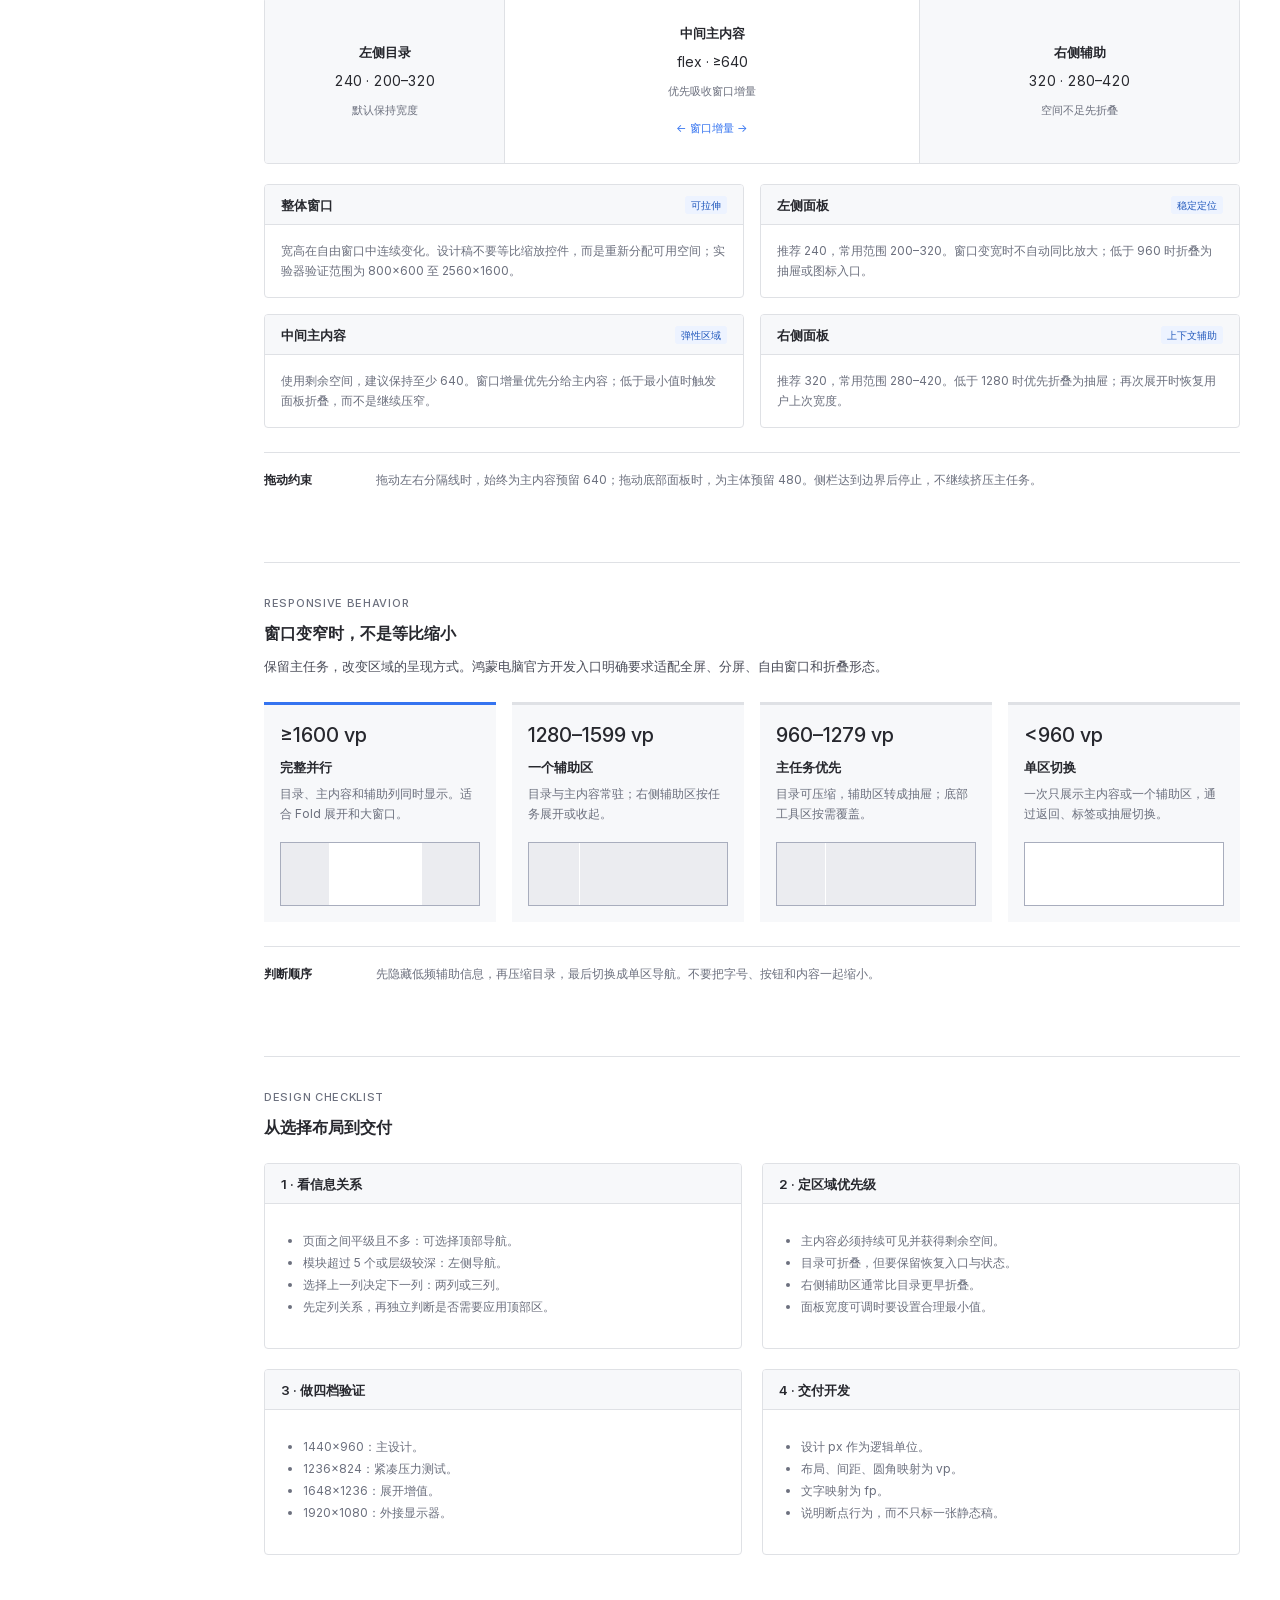
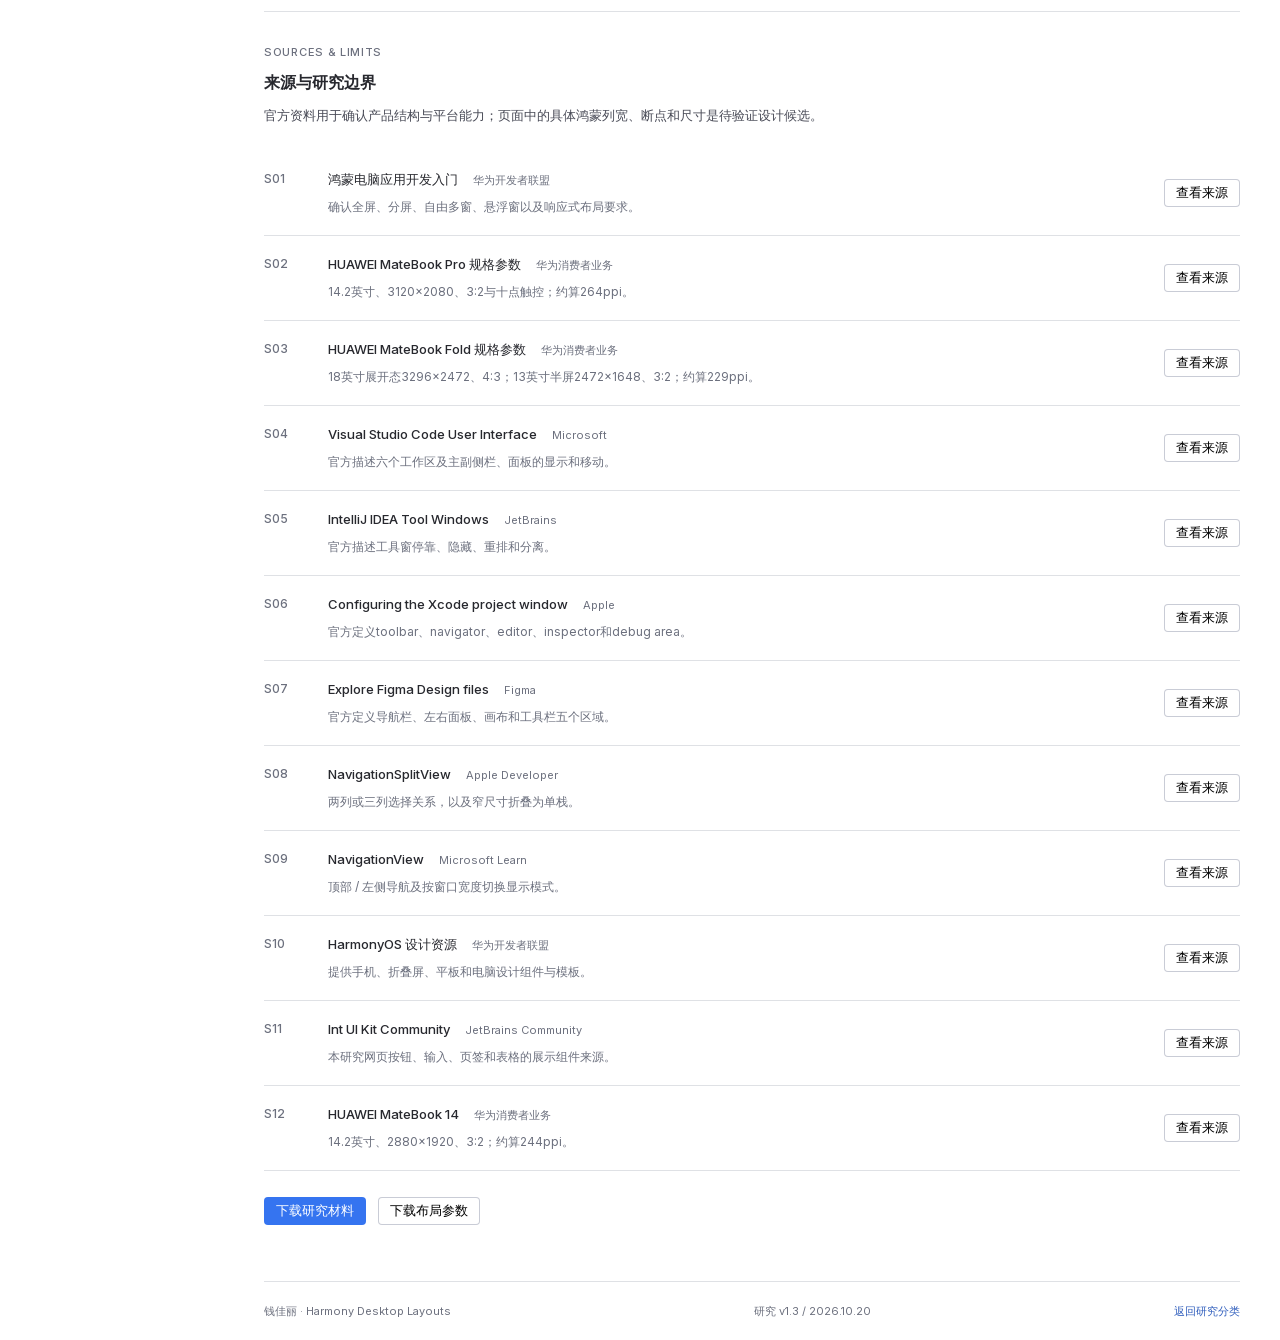
==== commit 30e78352: "Add HarmonyOS computer resolution analysis" ====
--- a/analysis/harmony-desktop-layouts/index.html
+++ b/analysis/harmony-desktop-layouts/index.html
@@ -22,13 +22,14 @@
       <p class="side-heading">研究目录</p>
       <nav>
         <a href="#overview" aria-current="page"><span>01</span>选择设计尺寸</a>
-        <a href="#patterns"><span>02</span>布局模式图谱</a>
-        <a href="#comparison"><span>03</span>市场案例对照</a>
-        <a href="#lab"><span>04</span>尺寸实验器</a>
-        <a href="#stretch"><span>05</span>拉伸适配规则</a>
-        <a href="#responsive"><span>06</span>窗口响应策略</a>
-        <a href="#guidelines"><span>07</span>设计检查清单</a>
-        <a href="#sources"><span>08</span>来源与边界</a>
+        <a href="#resolution"><span>02</span>设备尺寸与分辨率</a>
+        <a href="#patterns"><span>03</span>布局模式图谱</a>
+        <a href="#comparison"><span>04</span>市场案例对照</a>
+        <a href="#lab"><span>05</span>尺寸实验器</a>
+        <a href="#stretch"><span>06</span>拉伸适配规则</a>
+        <a href="#responsive"><span>07</span>窗口响应策略</a>
+        <a href="#guidelines"><span>08</span>设计检查清单</a>
+        <a href="#sources"><span>09</span>来源与边界</a>
       </nav>
       <div class="side-block">
         <p class="side-heading">默认设计基准</p>
@@ -76,6 +77,30 @@
             <p><strong>主内容</strong><span>获得剩余空间，是布局中唯一必须持续伸缩的区域。</span></p>
             <p><strong>辅助列</strong><span>默认 320 vp，可调范围 280–420；窗口变窄时优先折叠。</span></p>
           </div>
+        </div>
+      </section>
+
+      <section id="resolution" class="chapter">
+        <div class="section-intro"><span class="kicker">DEVICE RESOLUTION</span><h2>鸿蒙电脑尺寸与分辨率分析</h2><p>物理分辨率决定屏幕像素密度和资源清晰度，不能直接当作应用设计画板。以下先记录官方设备参数，再用统一的 2× 候选映射换算逻辑设计尺寸。</p></div>
+        <div class="resolution-flow sheet" aria-label="从物理分辨率到应用窗口的换算关系">
+          <div><span>设备物理像素</span><strong>2880 × 1920</strong><small>屏幕硬件规格</small></div><i>÷ 2</i><div><span>候选逻辑画板</span><strong>1440 × 960</strong><small>设计 px → 开发 vp</small></div><i>→</i><div><span>真实应用窗口</span><strong>连续变化</strong><small>全屏 / 分屏 / 自由窗口</small></div>
+        </div>
+        <div class="table-scroll">
+          <table class="research-table resolution-table">
+            <thead><tr><th>设备 / 姿态</th><th>官方屏幕参数</th><th>约算像素密度</th><th>2× 候选逻辑尺寸</th><th>设计验证角色</th></tr></thead>
+            <tbody>
+              <tr><td><strong>MateBook 14</strong><span class="evidence">14.2 英寸 · 3:2</span></td><td>2880 × 1920<a class="source-pill" href="https://consumer.huawei.com/cn/harmonyos-computer/matebook-14-harmonyos-version/" target="_blank" rel="noreferrer">[S12] 官方来源 ↗</a></td><td>约 244 ppi</td><td><strong>1440 × 960</strong></td><td>主设计画板</td></tr>
+              <tr><td><strong>MateBook Pro</strong><span class="evidence">14.2 英寸 · 3:2</span></td><td>3120 × 2080<a class="source-pill" href="https://consumer.huawei.com/cn/harmonyos-computer/matebook-pro/specs/" target="_blank" rel="noreferrer">[S02] 官方来源 ↗</a></td><td>约 264 ppi</td><td><strong>1560 × 1040</strong></td><td>更宽标准窗口</td></tr>
+              <tr><td><strong>MateBook Fold 半屏</strong><span class="evidence">13 英寸 · 3:2</span></td><td>2472 × 1648<a class="source-pill" href="https://consumer.huawei.com/cn/harmonyos-computer/matebook-fold-ultimate-design/specs/" target="_blank" rel="noreferrer">[S03] 官方来源 ↗</a></td><td>约 229 ppi</td><td><strong>1236 × 824</strong></td><td>紧凑压力测试</td></tr>
+              <tr><td><strong>MateBook Fold 展开</strong><span class="evidence">18 英寸 · 4:3</span></td><td>3296 × 2472<a class="source-pill" href="https://consumer.huawei.com/cn/harmonyos-computer/matebook-fold-ultimate-design/specs/" target="_blank" rel="noreferrer">[S03] 官方来源 ↗</a></td><td>约 229 ppi</td><td><strong>1648 × 1236</strong></td><td>大画布与并行面板</td></tr>
+            </tbody>
+          </table>
+        </div>
+        <p class="resolution-caveat"><strong>换算边界：</strong>“÷2”是为了建立一致设计基准的候选映射，不是对 HarmonyOS 默认显示缩放的官方描述。应用窗口还会受系统区域、窗口装饰、分屏比例和用户显示设置影响，因此交付必须继续验证可变窗口。</p>
+        <div class="resolution-findings">
+          <article><span>01</span><h3>3:2 是主基线</h3><p>三款常用姿态都是 3:2，1440×960 适合承担主画板；它代表逻辑工作区，不代表一台设备的全屏截图。</p></article>
+          <article><span>02</span><h3>4:3 用来增加并行信息</h3><p>Fold 展开态多出的高度适合日志、预览和上下文，而不是把原页面整体放大。</p></article>
+          <article><span>03</span><h3>物理像素用于资源质量</h3><p>位图与屏幕适配需要关注 229–264 ppi；布局尺寸、间距和控件仍以逻辑 vp 组织。</p></article>
         </div>
       </section>
 
@@ -177,7 +202,7 @@
         <div class="downloads"><a class="button primary" href="RESEARCH.md" download>下载研究材料</a><a class="button" href="layout-tokens.json" download>下载布局参数</a></div>
       </section>
 
-      <footer class="page-footer"><span>钱佳丽 · Harmony Desktop Layouts</span><span>研究 v1.2 / 2026.10.20</span><a href="../../index.html#analysis">返回研究分类</a></footer>
+      <footer class="page-footer"><span>钱佳丽 · Harmony Desktop Layouts</span><span>研究 v1.3 / 2026.10.20</span><a href="../../index.html#analysis">返回研究分类</a></footer>
     </main>
   </div>
   <script src="data.js"></script>
--- a/analysis/harmony-desktop-layouts/styles.css
+++ b/analysis/harmony-desktop-layouts/styles.css
@@ -33,3 +33,12 @@
 .adapt-grid .tag{font-size:10px;line-height:16px;color:#2158bc;background:#edf3ff;border-radius:3px;padding:1px 6px}
 @media(max-width:900px){.stretch-demo{grid-template-columns:180px minmax(0,1fr) 220px}}
 @media(max-width:640px){.stretch-demo{grid-template-columns:88px minmax(0,1fr)}.stretch-right{display:none}.stretch-demo>div{padding:14px 8px}.adapt-grid{grid-template-columns:1fr}}
+
+.resolution-flow{display:grid;grid-template-columns:1fr 40px 1fr 40px 1fr;align-items:center;padding:22px;margin-bottom:20px;background:#f7f8fa}
+.resolution-flow>div{min-height:104px;display:flex;flex-direction:column;align-items:center;justify-content:center;text-align:center;background:#fff;border:1px solid var(--layout-line);border-radius:6px;padding:14px}
+.resolution-flow>i{font-style:normal;text-align:center;color:var(--layout-blue);font-size:18px}.resolution-flow span{font-size:11px;color:var(--layout-muted)}.resolution-flow strong{font-size:20px;line-height:30px;font-weight:500;font-variant-numeric:tabular-nums}.resolution-flow small{font-size:10px;color:var(--layout-muted)}
+.resolution-table td:nth-child(1){min-width:190px}.resolution-table td:nth-child(2){min-width:190px}.resolution-table td:nth-child(4){min-width:160px}.resolution-table td:nth-child(5){min-width:180px}
+.resolution-caveat{margin:16px 0 20px;padding:14px 16px;background:#fff8e8;border-left:3px solid #e6a23c;font-size:12px;line-height:20px;color:var(--layout-muted)}.resolution-caveat strong{color:var(--layout-ink)}
+.resolution-findings{display:grid;grid-template-columns:repeat(3,1fr);gap:16px}.resolution-findings article{border-top:3px solid var(--layout-blue);background:#f7f8fa;padding:18px;min-height:150px}.resolution-findings article>span{font-size:11px;color:var(--layout-blue)}.resolution-findings h3{margin:7px 0}.resolution-findings p{font-size:12px;line-height:20px;color:var(--layout-muted)}
+@media(max-width:900px){.resolution-flow{grid-template-columns:1fr 28px 1fr}.resolution-flow>div:last-child{grid-column:1/-1;margin-top:12px}.resolution-flow>i:nth-of-type(2){display:none}.resolution-findings{grid-template-columns:1fr}}
+@media(max-width:640px){.resolution-flow{grid-template-columns:1fr}.resolution-flow>i{transform:rotate(90deg);padding:6px}.resolution-flow>div:last-child{grid-column:auto;margin-top:0}}
